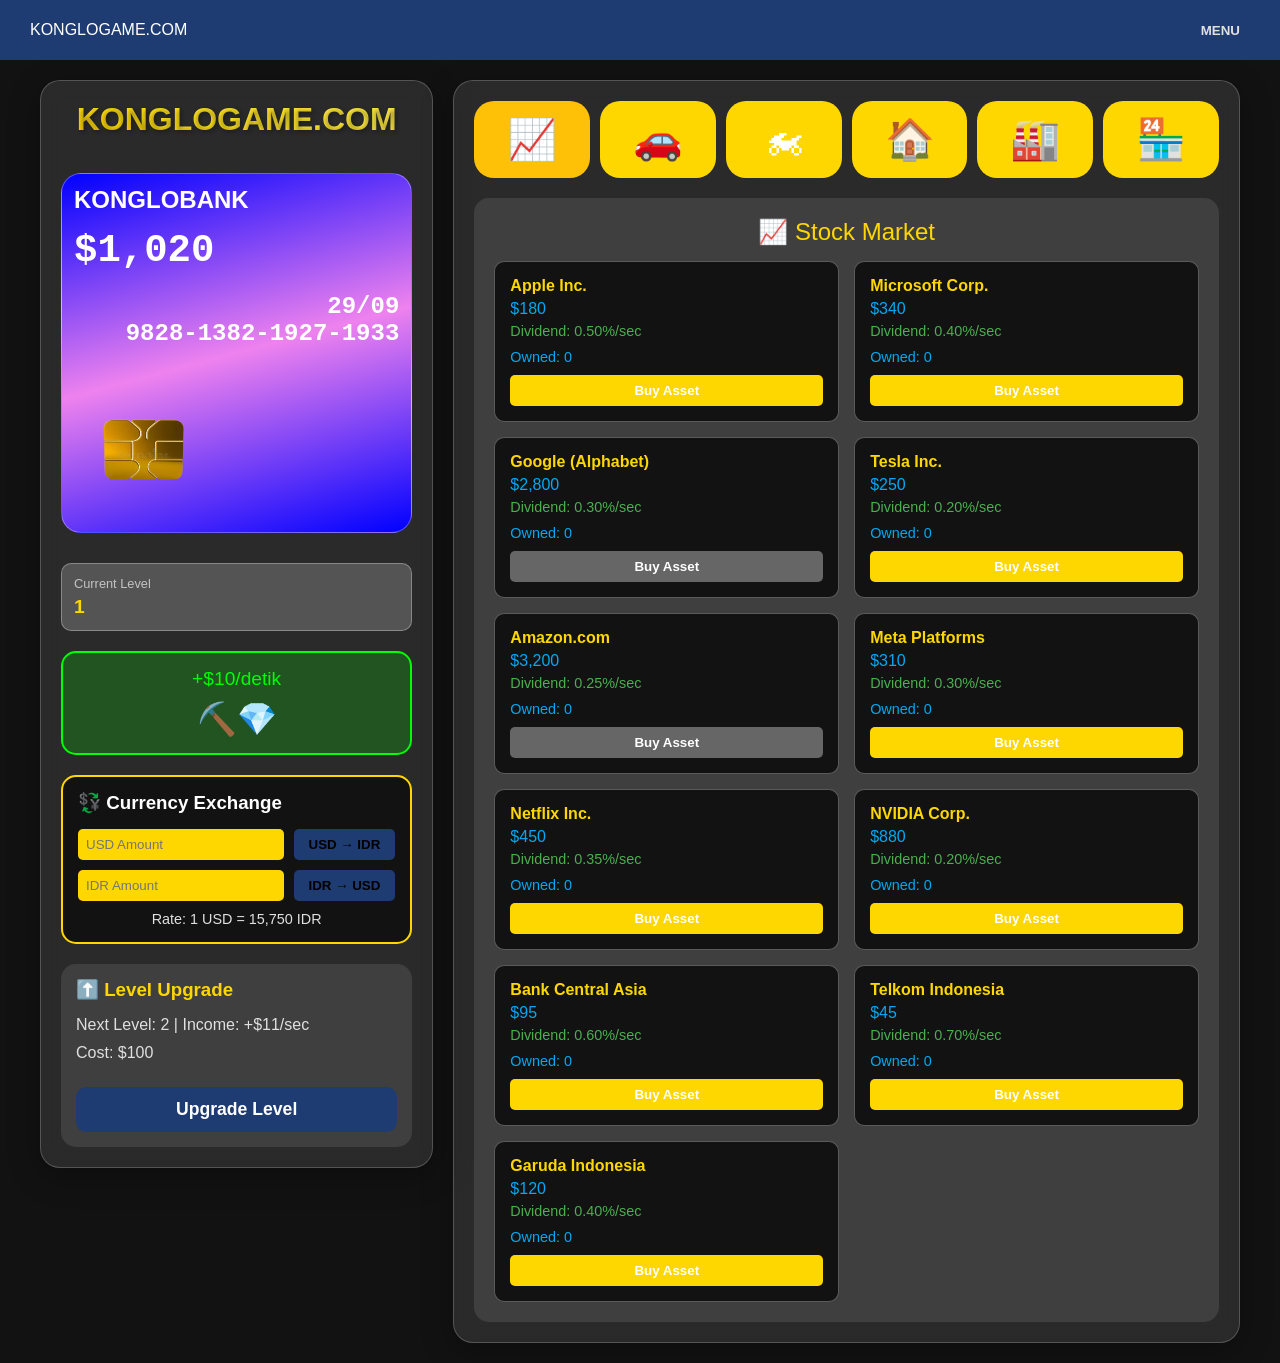
==== index.html @ 744280b7 "Rename Miningdollar.html to index.html" ====
<!doctype html>
<html lang="id">
    <head>
        <meta charset="UTF-8" />
        <meta name="viewport" content="width=device-width, initial-scale=1.0" />
        <title>Dollar Mining & Investment Game</title>
        <link
            rel="stylesheet"
            href="Miningstyle.css"
            type="text/css"
            media="all"
        />
    </head>
    <body>
        <div class="navbar">
            <div class="logo">KONGLOGAME.COM</div>
            <button class="stats-btn" onclick="toggleStats()">MENU</button>
        </div>

        <div id="statsPanel" class="stats-panel">
            <h2>📊 Game Statistics</h2>
            <p>Total Bunga Tabungan: <span id="statsSavings">Rp 0</span></p>
            <p>Total Stock Dividends: <span id="statsStock">$0</span></p>
            <p>Total Business Income: <span id="statsBusiness">$0</span></p>
            <h2>💳 Other Wallet</h2>
            <div class="other-Wallet">
                <div class="wallet">
                    <div class="wallet-label">🏦 Savings Account</div>
                    <div class="wallet-value-saving" id="savingsAccount">
                        Rp 0
                    </div>
                    <div style="margin-top: 10px">
                        <input
                            type="number"
                            id="savingsTransferAmount"
                            placeholder="Jumlah transfer"
                            style="
                                width: 100%;
                                padding: 5px;
                                border-radius: 5px;
                                border: none;
                            "
                        />
                        <button
                            onclick="transferSavingsToRupiah()"
                            style="
                                margin-top: 5px;
                                width: 100%;
                                padding: 8px;
                                border: none;
                                border-radius: 5px;
                                background: #ffd700;
                                color: #000;
                                font-weight: bold;
                                cursor: pointer;
                            "
                        >
                            Transfer ke Rupiah Wallet
                        </button>
                    </div>
                </div>
                <div class="wallet">
                    <div class="wallet-label">🇮🇩 Rupiah Wallet</div>
                    <div class="wallet-value-saving" id="rupiahWallet">
                        Rp 0
                    </div>
                </div>
                <div class="wallet">
                    <div class="wallet-label">📈 Stock Dividends</div>
                    <div class="wallet-value-saving" id="stockDividends">
                        $0
                    </div>
                </div>
                <div class="wallet">
                    <div class="wallet-label">🏭 Business Income</div>
                    <div class="wallet-value-saving" id="businessIncome">
                        $0
                    </div>
                </div>
            </div>
        </div>

        <div class="game-container">
            <div class="left-panel panel">
                <h1 class="title">KONGLOGAME.COM</h1>

                <div class="wallets">
                    <div class="wallet-main">
                        <div class="wallet-label-main">KONGLOBANK</div>
                        <div class="wallet-value-main" id="mainWallet">$ 0</div>
                        <h3 class="code-ex">29/09<br />9828-1382-1927-1933</h3>
                        <img
                            src="assets/images/cards/chip.png"
                            alt="chip"
                            class="chip-card"
                        />
                    </div>
                    <div class="wallet">
                        <div class="wallet-label">Current Level</div>
                        <div class="wallet-value" id="currentLevel">1</div>
                    </div>
                </div>

                <div class="mining-display">
                    <div
                        style="
                            font-size: 1.2em;
                            color: #00ff00;
                            margin-bottom: 10px;
                        "
                        id="incomeRate"
                    >
                        +$10/detik
                    </div>
                    <div style="font-size: 2em">⛏️💎</div>
                </div>

                <div class="currency-converter">
                    <h3 style="margin-bottom: 15px; color: white">
                        💱 Currency Exchange
                    </h3>
                    <div class="converter-row">
                        <input
                            type="number"
                            class="converter-input"
                            id="usdAmount"
                            placeholder="USD Amount"
                        />
                        <button
                            class="converter-btn"
                            onclick="convertToRupiah()"
                        >
                            USD → IDR
                        </button>
                    </div>
                    <div class="converter-row">
                        <input
                            type="number"
                            class="converter-input"
                            id="idrAmount"
                            placeholder="IDR Amount"
                        />
                        <button class="converter-btn" onclick="convertToUSD()">
                            IDR → USD
                        </button>
                    </div>
                    <div
                        style="
                            text-align: center;
                            margin-top: 10px;
                            font-size: 0.9em;
                        "
                    >
                        Rate: 1 USD = 15,750 IDR
                    </div>
                </div>

                <div class="upgrade-section">
                    <h3 style="margin-bottom: 15px; color: #ffd700">
                        ⬆️ Level Upgrade
                    </h3>
                    <div style="margin-bottom: 10px">
                        Next Level: <span id="nextLevel">2</span> | Income:
                        +$<span id="nextIncome">11</span>/sec
                    </div>
                    <div style="margin-bottom: 15px">
                        Cost: $<span id="upgradeCost">100</span>
                    </div>
                    <button
                        class="upgrade-btn"
                        id="upgradeBtn"
                        onclick="upgradeLevel()"
                    >
                        Upgrade Level
                    </button>
                </div>
            </div>

            <div class="panel">
                <div class="tab-buttons">
                    <button class="tab-btn active" onclick="showTab('stocks')">
                        📈
                    </button>
                    <button class="tab-btn" onclick="showTab('vehicles')">
                        🚗
                    </button>
                    <button class="tab-btn" onclick="showTab('motorcycle')">
                        🏍
                    </button>
                    <button class="tab-btn" onclick="showTab('realestate')">
                        🏠
                    </button>
                    <button class="tab-btn" onclick="showTab('industry')">
                        🏭
                    </button>
                    <button class="tab-btn" onclick="showTab('business')">
                        🏪
                    </button>
                </div>

                <div id="stocks" class="tab-content active">
                    <div class="asset-category">
                        <div class="category-title">📈 Stock Market</div>
                        <div class="asset-grid" id="stocksGrid"></div>
                    </div>
                </div>

                <div id="vehicles" class="tab-content">
                    <div class="asset-category">
                        <div class="category-title">🚗 Luxury Vehicles</div>
                        <div class="asset-grid" id="vehiclesGrid"></div>
                    </div>
                </div>

                <div id="motorcycle" class="tab-content">
                    <div class="asset-category">
                        <div class="category-title">
                            🏍️ Motorcycle Collection
                        </div>
                        <div class="asset-grid" id="motorcycleGrid"></div>
                    </div>
                </div>

                <div id="realestate" class="tab-content">
                    <div class="asset-category">
                        <div class="category-title">
                            🏠 Real Estate Portfolio
                        </div>
                        <div class="asset-grid" id="realestateGrid"></div>
                    </div>
                </div>

                <div id="industry" class="tab-content">
                    <div class="asset-category">
                        <div class="category-title">🏭 Industrial Empire</div>
                        <div class="asset-grid" id="industryGrid"></div>
                    </div>
                </div>

                <div id="business" class="tab-content">
                    <div class="asset-category">
                        <div class="category-title">
                            🏪 Small Business Ventures
                        </div>
                        <div class="asset-grid" id="businessGrid"></div>
                    </div>
                </div>
            </div>
        </div>
        <script src="Mininglogic.js"></script>
    </body>
</html>
---- Miningstyle.css ----
:root {
    /* 🌗 Background */
    --bg-main: #121212; /* background utama */
    --bg-panel: #1e1e2e; /* background panel/kotak */
    --bg-navbar: #1e3c72; /* background navbar */

    /* 🎨 Button */
    --btn-primary: #ffd700; /* tombol utama → emas */
    --btn-secondary: #1e3c72; /* tombol sekunder → biru tua */
    --btn-hover: #ffc107; /* efek hover tombol → kuning */

    /* 📝 Text */
    --text-main: #e0e0e0; /* teks utama */
    --text-heading: #ffffff; /* heading/judul */
    --text-muted: #aaaaaa; /* teks abu-abu lembut */

    /* ✅ Feedback */
    --color-success: #4caf50; /* hijau → berhasil */
    --color-warning: #ffc107; /* kuning → hati-hati */
    --color-error: #f44336; /* merah → error/gagal */
    --color-info: #03a9f4; /* biru muda → info */

    /* ✨ Accent */
    --accent: #00ff00; /* hijau neon → income/angka positif */
}

* {
    margin: 0;
    padding: 0;
    box-sizing: border-box;
}

body {
    font-family: "Arial", sans-serif;
    background: var(--bg-main);
    min-height: 100vh;
    color: var(--text-main);
    padding: 20px;
}

.navbar {
    position: fixed;
    top: 0;
    left: 0;
    width: 100%;
    height: 60px;
    background: var(--bg-navbar);
    color: white;
    padding: 10px 30px;
    display: flex;
    justify-content: space-between;
    align-items: center;
    z-index: 1000;
}

.stats-btn {
    background: var(--btn-secondary);
    padding: 10px;
    border-radius: 5px;
    border-style: none;
    cursor: pointer;
    font-weight: bold;
    color: var(--text-main);
    transition-duration: 0.3s;
}

.stats-btn:hover {
    background: var(--btn-hover);
    padding: 12px;
    border-radius: 6px;
    color: var(--text-muted);
}

.stats-panel {
    position: fixed;
    top: 0;
    left: -300px; /* sembunyi default */
    width: 300px;
    height: 100%;
    background: var(--bg-panel);
    color: var(--text-main);
    padding: 20px;
    transition: left 0.3s ease;
    z-index: 1100;
}
.stats-panel.active {
    left: 0; /* muncul dari kiri */
}

.stats-panel h2 {
    font-size: 1.3em;
    margin-bottom: 15px;
    border-bottom: 2px solid #ffd700;
    padding-bottom: 8px;
}

.stats-panel p {
    font-size: 0.95em;
    margin: 10px 0;
    padding: 8px 12px;
    background: rgba(255, 255, 255, 0.1);
    border-radius: 8px;
    line-height: 1.4;
}

.other-Wallet {
    gap: 20px;
}

.game-container {
    max-width: 1200px;
    margin: 0 auto;
    display: grid;
    grid-template-columns: 1fr;
    gap: 20px;
    margin-top: 60px;
}

.panel {
    background: rgba(255, 255, 255, 0.1);
    backdrop-filter: blur(10px);
    max-width: 1200px;
    border-radius: 20px;
    padding: 20px;
    box-shadow: 0 8px 32px rgba(0, 0, 0, 0.3);
    border: 1px solid rgba(255, 255, 255, 0.2);
}

.left-panel {
    height: fit-content;
}

.title {
    font-size: 2em;
    margin-bottom: 20px;
    text-shadow: 2px 2px 4px rgba(0, 0, 0, 0.3);
    background: linear-gradient(45deg, #ffd700, #ffed4a);
    -webkit-background-clip: text;
    -webkit-text-fill-color: transparent;
    background-clip: text;
    text-align: center;
}

.wallets {
    display: grid;
    gap: 15px;
    margin-bottom: 20px;
}

.wallet {
    background: rgba(255, 255, 255, 0.2);
    padding: 12px;
    margin-top: 15px;
    border-radius: 10px;
    border: 1px solid rgba(255, 255, 255, 0.3);
}

.wallet-main {
    background: linear-gradient(165deg, blue 0%, violet 50%, blue 100%);
    padding: 12px;
    width: 100%;
    height: 360px;
    margin-top: 15px;
    border-radius: 20px;
    border: 1px solid rgba(255, 255, 255, 0.3);
}

.wallet-label {
    font-size: 0.8em;
    opacity: 0.8;
    margin-bottom: 5px;
}

.wallet-value {
    font-size: 1.2em;
    font-weight: bold;
    color: #ffd700;
}

.wallet-label-main {
    font-size: 1.5em;
    color: white;
    font-weight: bold;
}

.wallet-value-main {
    font-size: 3em;
    font-weight: bolder;
    color: white;
    font-family: Monospace;
    margin-top: 15px;
}

.code-ex {
    margin-top: 20px;
    text-align: right;
    color: white;
    padding: 0;
    font-family: Consolas, Courier;
    font-size: 1.5em;
}

.chip-card {
    width: 140px;
    align-items: left;
    margin-top: 50px;
}

.wallet-value-saving {
    font-size: 1rem;
    color: white;
    font-weight: bolder;
}

.mining-display {
    background: rgba(0, 255, 0, 0.2);
    padding: 15px;
    border-radius: 15px;
    margin-bottom: 20px;
    border: 2px solid #00ff00;
    text-align: center;
    animation: pulse 2s infinite;
}

@keyframes pulse {
    0% {
        box-shadow: 0 0 10px rgba(0, 255, 0, 0.3);
    }
    50% {
        box-shadow: 0 0 20px rgba(0, 255, 0, 0.6);
    }
    100% {
        box-shadow: 0 0 10px rgba(0, 255, 0, 0.3);
    }
}

.currency-converter {
    background: var(--bg-main);
    padding: 15px;
    border-radius: 15px;
    margin-bottom: 20px;
    border: 2px solid #ffd700;
}

.converter-row {
    display: flex;
    align-items: center;
    gap: 10px;
    margin-bottom: 10px;
}

.converter-input {
    flex: 1;
    padding: 8px;
    border-radius: 5px;
    border: none;
    background: var(--btn-primary);
    color: var(--text-main);
}

.converter-btn {
    padding: 8px 15px;
    border-radius: 5px;
    border: none;
    background: var(--btn-secondary);
    color: #000;
    cursor: pointer;
    font-weight: bold;
}

.upgrade-section {
    background: rgba(255, 255, 255, 0.1);
    padding: 15px;
    border-radius: 15px;
}

.assets-section {
    display: grid;
    gap: 20px;
}

.asset-category {
    background: rgba(255, 255, 255, 0.1);
    border-radius: 15px;
    padding: 20px;
}

.category-title {
    font-size: 1.5em;
    margin-bottom: 15px;
    color: #ffd700;
    text-align: center;
}

.asset-grid {
    display: grid;
    grid-template-columns: repeat(auto-fit, minmax(250px, 1fr));
    gap: 15px;
}

.asset-item {
    background: var(--bg-main);
    padding: 15px;
    border-radius: 10px;
    border: 1px solid rgba(255, 255, 255, 0.3);
}

.asset-image {
    width: 100%;
    height: 150px;
    object-fit: contain;
    border-radius: 8px;
    margin-bottom: 10px;
}

#realestateGrid .asset-image {
    object-fit: cover;
    height: 200px;
}

#businessGrid .asset-image {
    object-fit: cover;
    height: 200px;
}

#industryGrid .asset-image {
    object-fit: cover;
    height: 200px;
}

.asset-name {
    font-weight: bold;
    color: #ffd700;
    margin-bottom: 5px;
}

.asset-price {
    color: var(--color-info);
    margin-bottom: 5px;
}

.asset-income {
    color: var(--color-success);
    font-size: 0.9em;
    margin-bottom: 10px;
}

.asset-owned {
    color: var(--color-info);
    font-size: 0.9em;
    margin-bottom: 10px;
}

.buy-btn {
    width: 100%;
    padding: 8px;
    border: none;
    border-radius: 5px;
    background: var(--btn-primary);
    color: white;
    cursor: pointer;
    font-weight: bold;
    transition: all 0.3s ease;
}

.buy-btn:hover:not(:disabled) {
    background: var(--btn-hover);
    transform: translateY(-2px);
}

.buy-btn:disabled {
    background: #666;
    cursor: not-allowed;
    transform: none;
}

.upgrade-btn {
    width: 100%;
    padding: 12px;
    border: none;
    border-radius: 10px;
    background: var(--btn-secondary);
    color: white;
    cursor: pointer;
    font-weight: bold;
    font-size: 1.1em;
    margin-top: 10px;
}

.tab-buttons {
    display: flex;
    gap: 10px;
    margin-bottom: 20px;
}

.tab-btn {
    flex: 1;
    padding: 15px;
    border: none;
    border-radius: 20px;
    background: var(--btn-primary);
    color: white;
    font-size: 40px;
    cursor: pointer;
    transition: all 0.3s ease;
}

.tab-btn.active {
    background: var(--btn-hover);
    color: #000;
}

.tab-content {
    display: none;
}

.tab-content.active {
    display: block;
}

.tax-info {
    font-size: 0.8em;
    color: var(--color-error);
    margin-top: 5px;
}

@media (max-width: 768px) {
    .game-container {
        grid-template-columns: 1fr;
    }

    .asset-grid {
        grid-template-columns: 1fr;
    }
}

@media (min-width: 1024px) {
    .game-container {
        grid-template-columns: 1fr 2fr;
    }
}
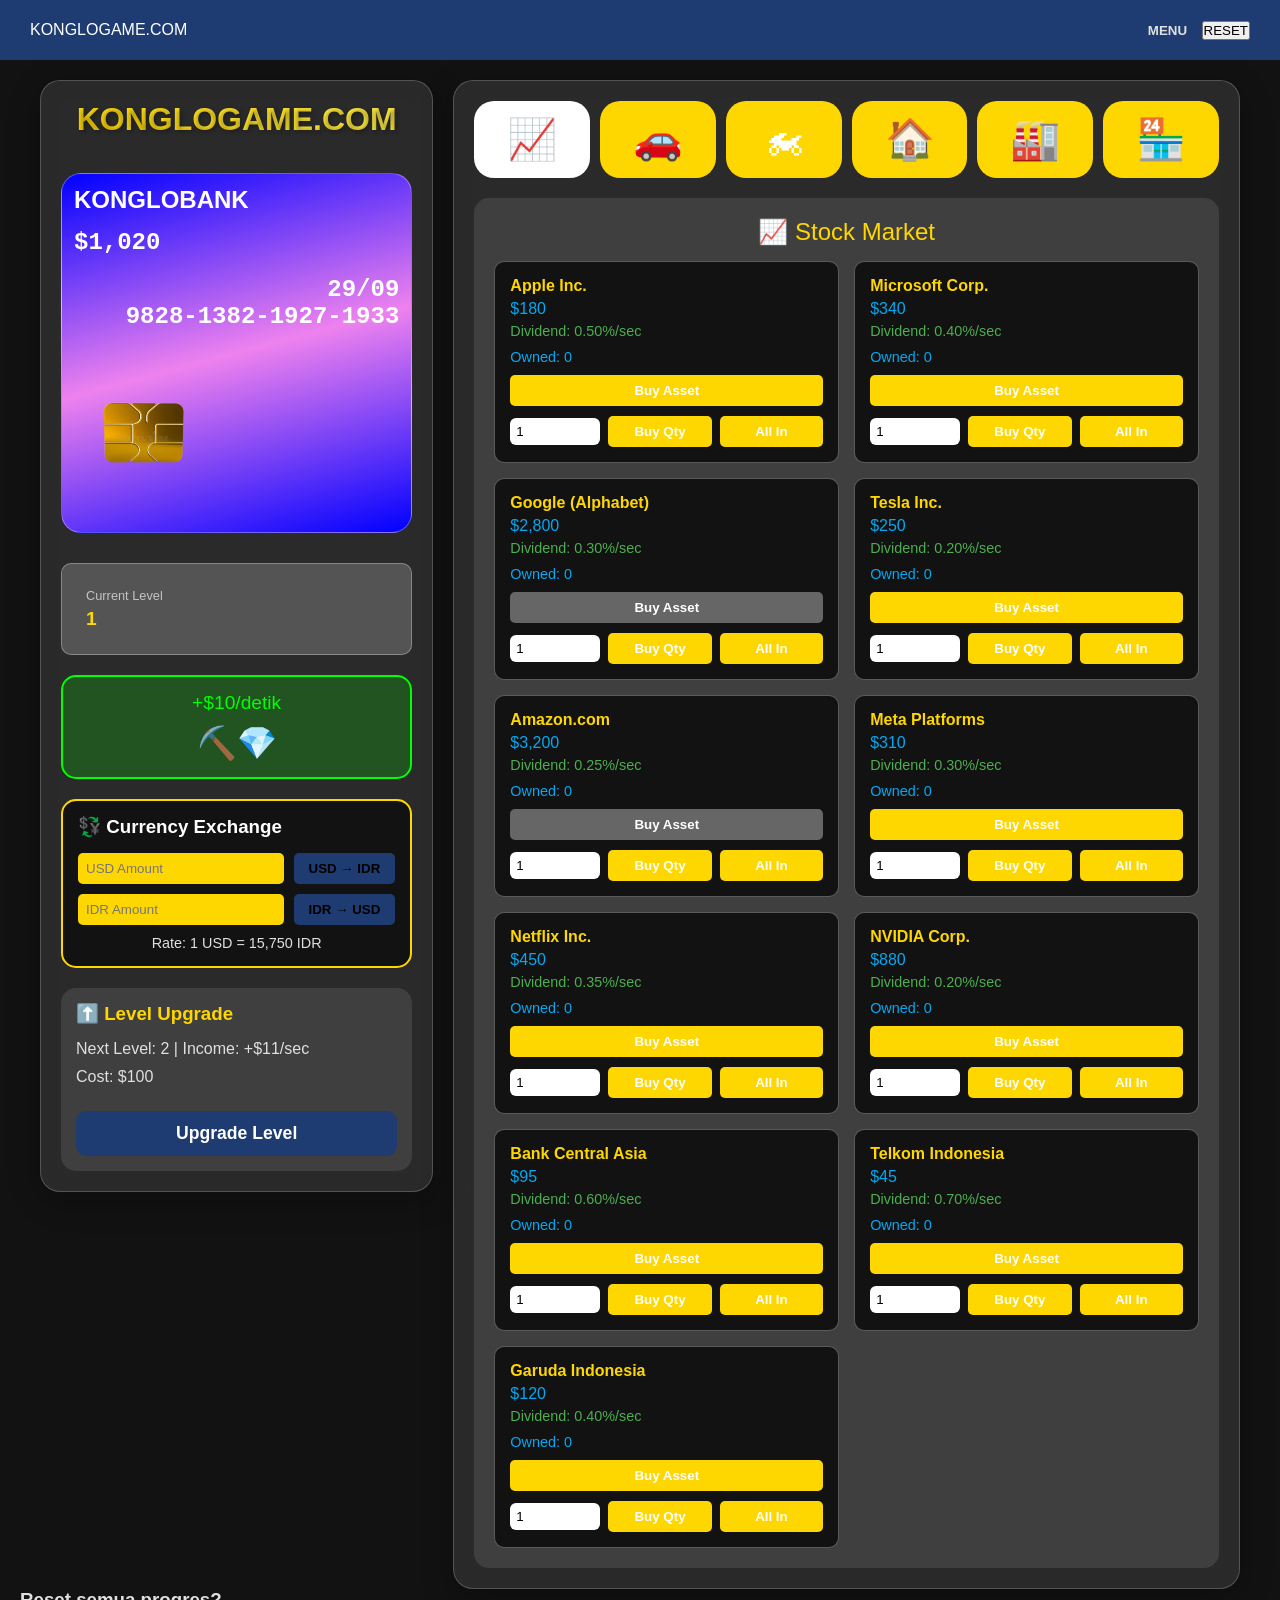
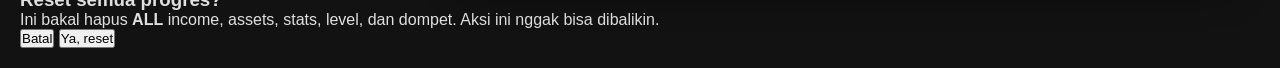
==== commit 8f74b8ec: "Update index.html" ====
--- a/index.html
+++ b/index.html
@@ -12,10 +12,15 @@
         />
     </head>
     <body>
-        <div class="navbar">
-            <div class="logo">KONGLOGAME.COM</div>
-            <button class="stats-btn" onclick="toggleStats()">MENU</button>
-        </div>
+                <div class="navbar">
+            <span>KONGLOGAME.COM</span>
+            <div class="nav-actions">
+                <button class="stats-btn" onclick="toggleStats()">MENU</button>
+                <button class="reset-btn" onclick="openResetModal()">
+                    RESET
+                </button>
+            </div>
+                </div>
 
         <div id="statsPanel" class="stats-panel">
             <h2>📊 Game Statistics</h2>
@@ -247,6 +252,23 @@
                 </div>
             </div>
         </div>
+        <div id="resetModal" class="modal" aria-hidden="true">
+            <div class="modal-content">
+                <h3>Reset semua progres?</h3>
+                <p>
+                    Ini bakal hapus <b>ALL</b> income, assets, stats, level, dan
+                    dompet. Aksi ini nggak bisa dibalikin.
+                </p>
+                <div class="modal-actions">
+                    <button class="btn-cancel" onclick="closeResetModal()">
+                        Batal
+                    </button>
+                    <button class="btn-danger" onclick="confirmReset()">
+                        Ya, reset
+                    </button>
+                </div>
+            </div>
+        </div>
         <script src="Mininglogic.js"></script>
     </body>
 </html>
--- a/Miningstyle.css
+++ b/Miningstyle.css
@@ -36,6 +36,7 @@
     min-height: 100vh;
     color: var(--text-main);
     padding: 20px;
+    overflow-x: hidden;
 }
 
 .navbar {
@@ -74,12 +75,12 @@
 .stats-panel {
     position: fixed;
     top: 0;
-    left: -300px; /* sembunyi default */
-    width: 300px;
+    left: -650px; /* sembunyi default */
+    width: 650px;
     height: 100%;
     background: var(--bg-panel);
     color: var(--text-main);
-    padding: 20px;
+    padding: 40px;
     transition: left 0.3s ease;
     z-index: 1100;
 }
@@ -149,7 +150,7 @@
 
 .wallet {
     background: rgba(255, 255, 255, 0.2);
-    padding: 12px;
+    padding: 24px;
     margin-top: 15px;
     border-radius: 10px;
     border: 1px solid rgba(255, 255, 255, 0.3);
@@ -184,11 +185,12 @@
 }
 
 .wallet-value-main {
-    font-size: 3em;
     font-weight: bolder;
     color: white;
     font-family: Monospace;
     margin-top: 15px;
+    text-align: left;
+    font-size: 1.5rem;
 }
 
 .code-ex {
@@ -209,7 +211,7 @@
 .wallet-value-saving {
     font-size: 1rem;
     color: white;
-    font-weight: bolder;
+    font-weight: bold;
 }
 
 .mining-display {
@@ -255,7 +257,7 @@
     border-radius: 5px;
     border: none;
     background: var(--btn-primary);
-    color: var(--text-main);
+    color: black;
 }
 
 .converter-btn {
@@ -406,7 +408,7 @@
 }
 
 .tab-btn.active {
-    background: var(--btn-hover);
+    background: white;
     color: #000;
 }
 
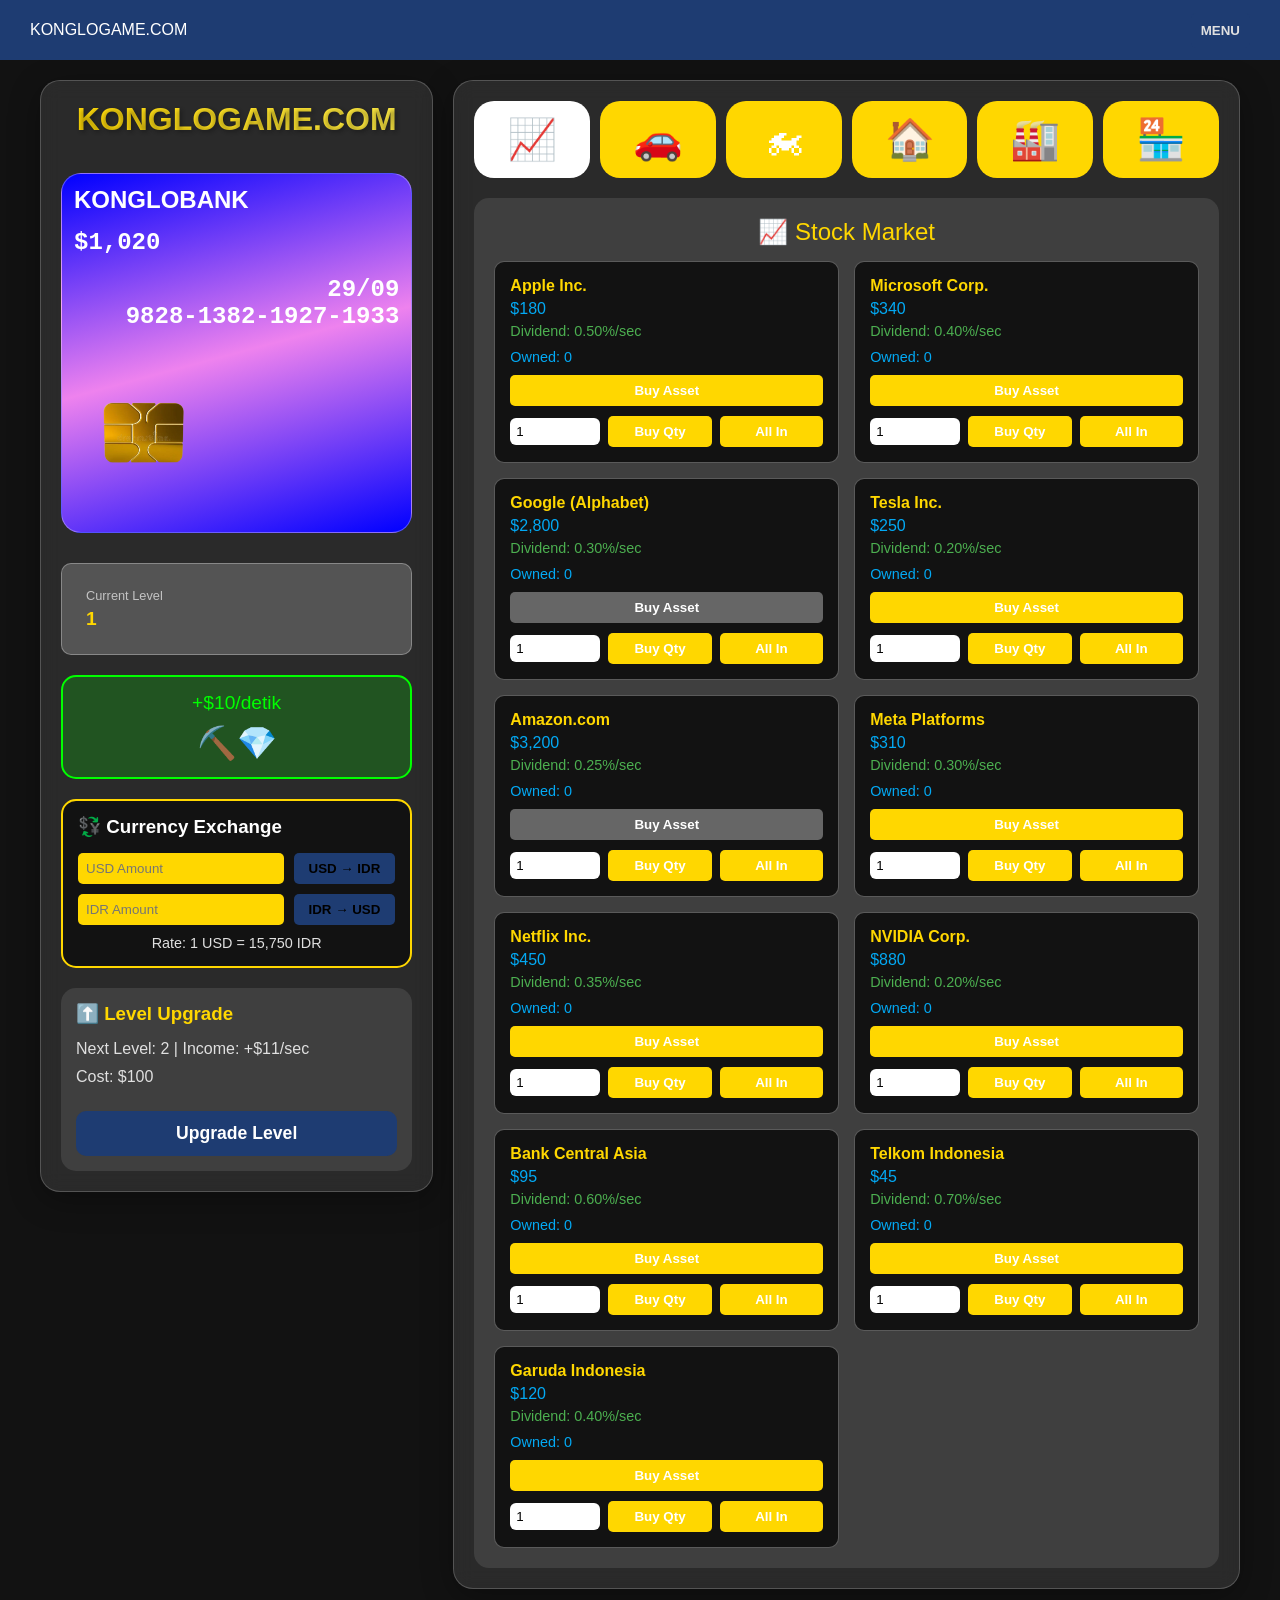
==== commit 2d1b2574: "Update index.html" ====
--- a/index.html
+++ b/index.html
@@ -16,9 +16,6 @@
             <span>KONGLOGAME.COM</span>
             <div class="nav-actions">
                 <button class="stats-btn" onclick="toggleStats()">MENU</button>
-                <button class="reset-btn" onclick="openResetModal()">
-                    RESET
-                </button>
             </div>
                 </div>
 
@@ -82,6 +79,9 @@
                         $0
                     </div>
                 </div>
+                <button class="reset-btn" onclick="openResetModal()">
+                    RESET
+                </button>
             </div>
         </div>
 
--- a/Miningstyle.css
+++ b/Miningstyle.css
@@ -75,8 +75,8 @@
 .stats-panel {
     position: fixed;
     top: 0;
-    left: -650px; /* sembunyi default */
-    width: 650px;
+    left: -400px; /* sembunyi default */
+    width: 400px;
     height: 100%;
     background: var(--bg-panel);
     color: var(--text-main);
@@ -106,6 +106,80 @@
 
 .other-Wallet {
     gap: 20px;
+}
+
+.reset-btn {
+    background: var(--btn-secondary);
+    padding: 10px;
+    border-radius: 5px;
+    border-style: none;
+    cursor: pointer;
+    font-weight: bold;
+    color: var(--text-main);
+    transition-duration: 0.3s;
+}
+.reset-btn:hover {
+    background: var(--btn-hover);
+    padding: 12px;
+    border-radius: 6px;
+    color: var(--text-muted);
+}
+
+/* Modal overlay */
+.modal {
+    position: fixed;
+    inset: 0;
+    background: rgba(0, 0, 0, 0.6);
+    display: none; /* default hidden */
+    align-items: center;
+    justify-content: center;
+    z-index: 2000;
+}
+.modal.show {
+    display: flex;
+}
+
+.modal-content {
+    width: min(92vw, 420px);
+    background: var(--bg-panel);
+    color: var(--text-main);
+    border-radius: 16px;
+    padding: 18px;
+    border: 1px solid rgba(255, 255, 255, 0.15);
+    box-shadow: 0 12px 40px rgba(0, 0, 0, 0.5);
+}
+
+.modal-content h3 {
+    color: var(--text-heading);
+    margin-bottom: 8px;
+}
+
+.modal-actions {
+    display: flex;
+    gap: 10px;
+    margin-top: 16px;
+}
+
+.btn-cancel,
+.btn-danger {
+    flex: 1;
+    padding: 10px 12px;
+    border: none;
+    border-radius: 10px;
+    font-weight: 700;
+    cursor: pointer;
+}
+.btn-cancel {
+    background: var(--btn-secondary);
+    color: #fff;
+}
+.btn-danger {
+    background: var(--color-error);
+    color: #fff;
+}
+.btn-cancel:hover,
+.btn-danger:hover {
+    opacity: 0.9;
 }
 
 .game-container {
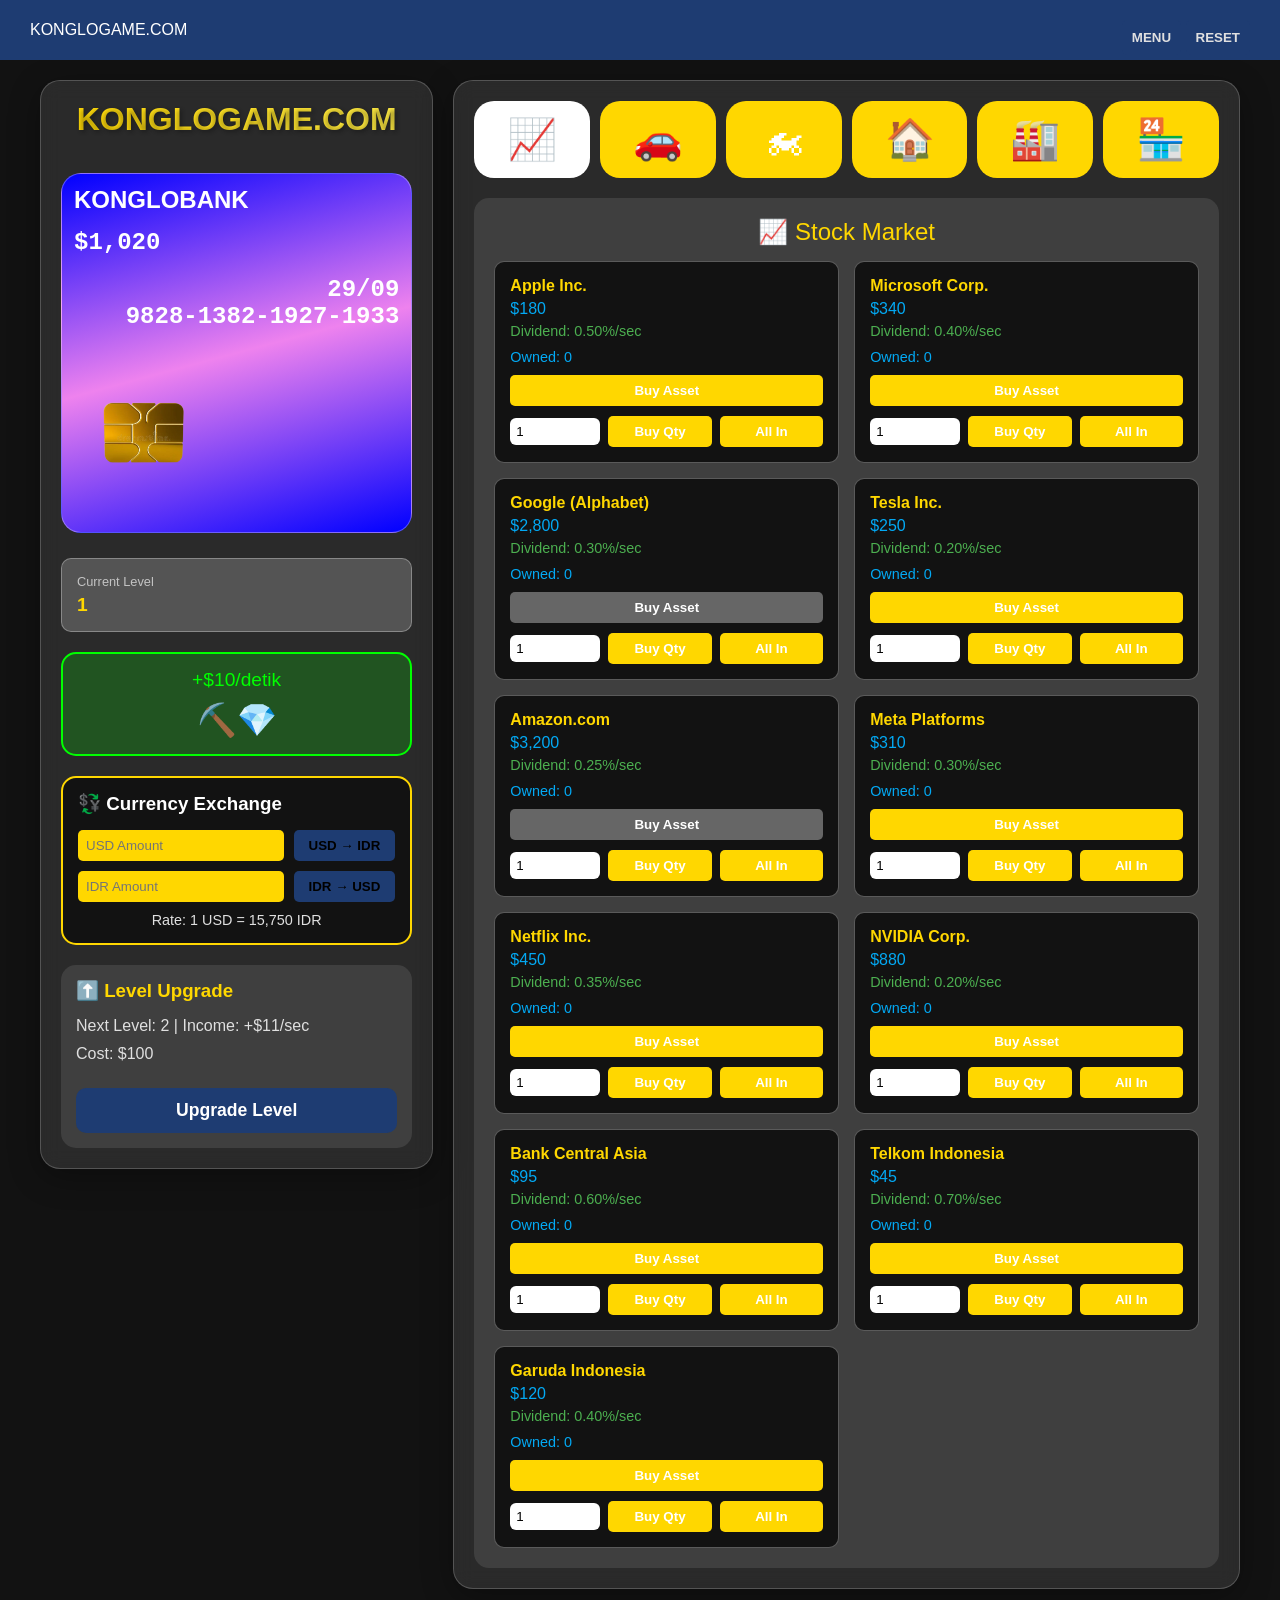
==== commit 0750f81a: "Update index.html" ====
--- a/index.html
+++ b/index.html
@@ -16,6 +16,9 @@
             <span>KONGLOGAME.COM</span>
             <div class="nav-actions">
                 <button class="stats-btn" onclick="toggleStats()">MENU</button>
+                  <button class="reset-btn" onclick="openResetModal()">
+                    RESET
+            </button>
             </div>
                 </div>
 
@@ -79,9 +82,6 @@
                         $0
                     </div>
                 </div>
-                <button class="reset-btn" onclick="openResetModal()">
-                    RESET
-                </button>
             </div>
         </div>
 
--- a/Miningstyle.css
+++ b/Miningstyle.css
@@ -117,6 +117,7 @@
     font-weight: bold;
     color: var(--text-main);
     transition-duration: 0.3s;
+    margin-top: 15px;
 }
 .reset-btn:hover {
     background: var(--btn-hover);
@@ -224,8 +225,8 @@
 
 .wallet {
     background: rgba(255, 255, 255, 0.2);
-    padding: 24px;
-    margin-top: 15px;
+    padding: 15px;
+    margin-top: 10px;
     border-radius: 10px;
     border: 1px solid rgba(255, 255, 255, 0.3);
 }
@@ -514,4 +515,8 @@
     .game-container {
         grid-template-columns: 1fr 2fr;
     }
-}
+    .stats-panel {
+        display: flex;
+        flex-wrap: wrap;
+    }
+}
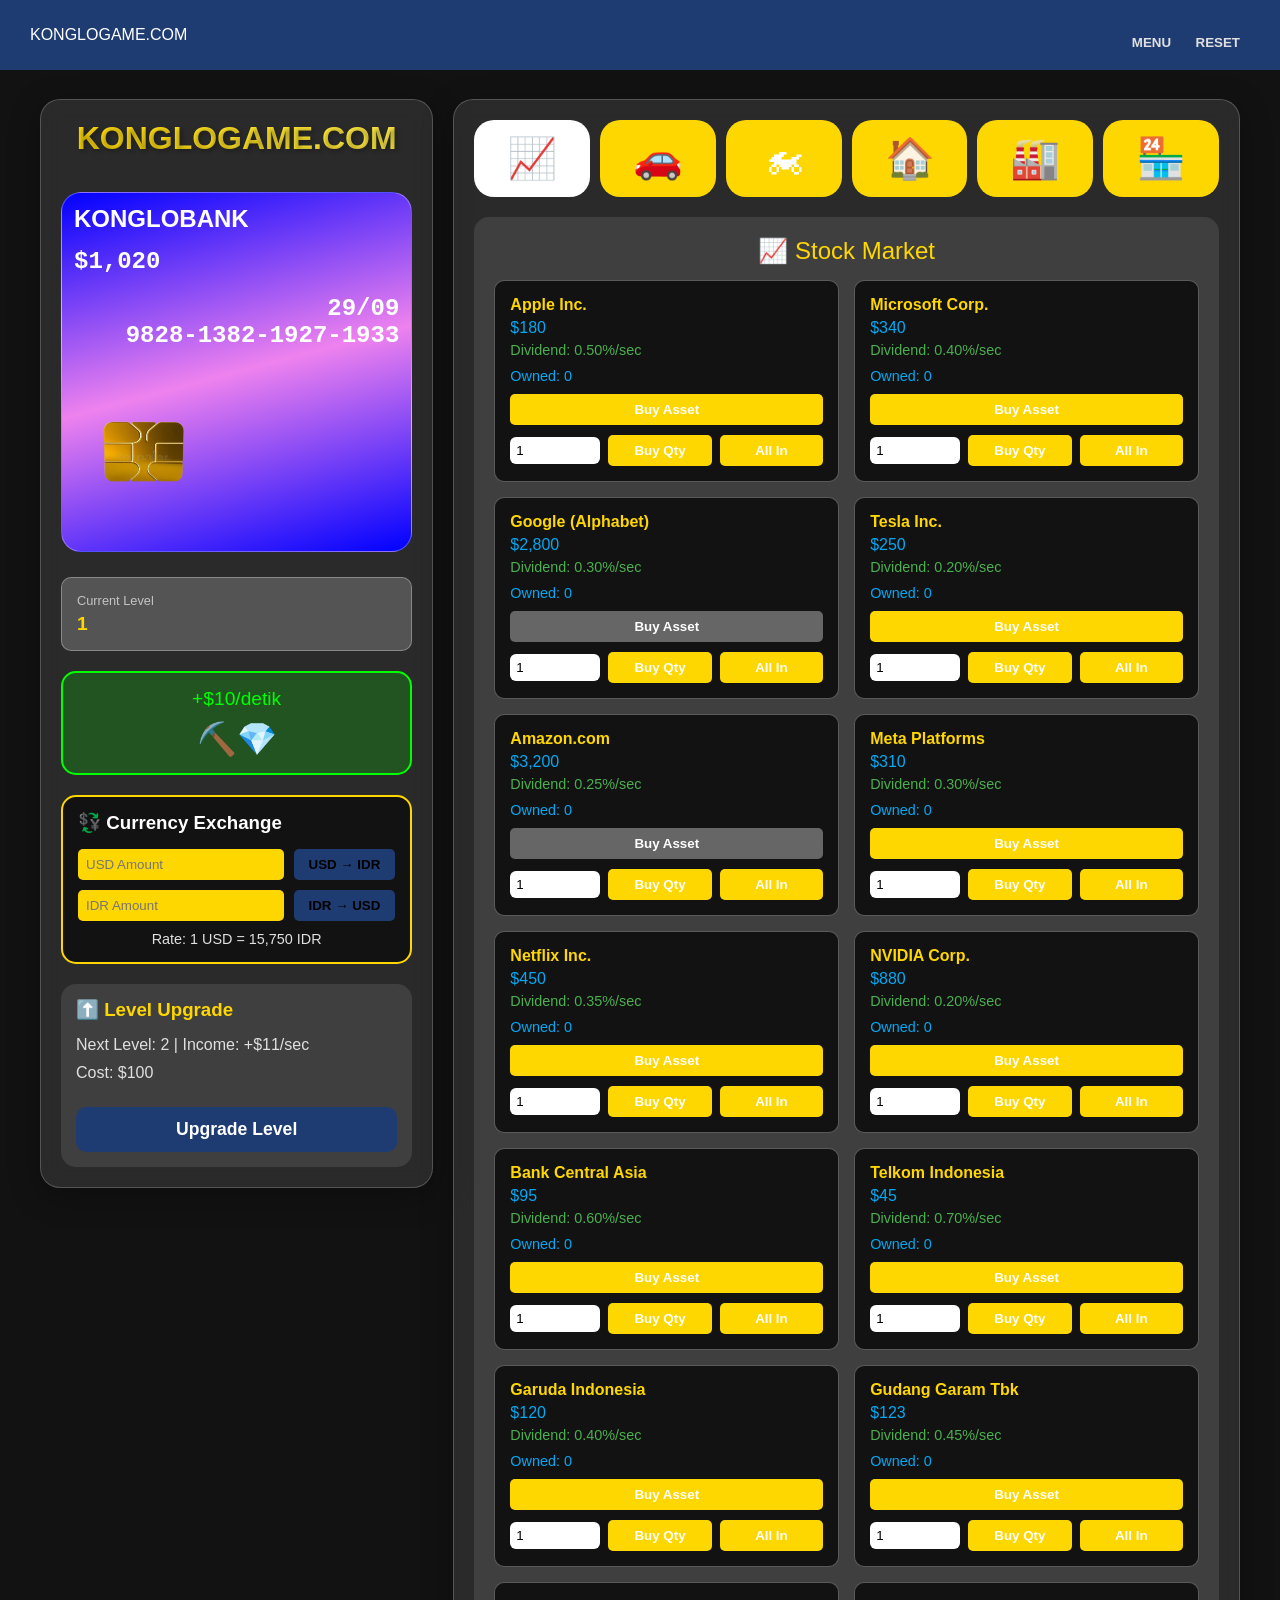
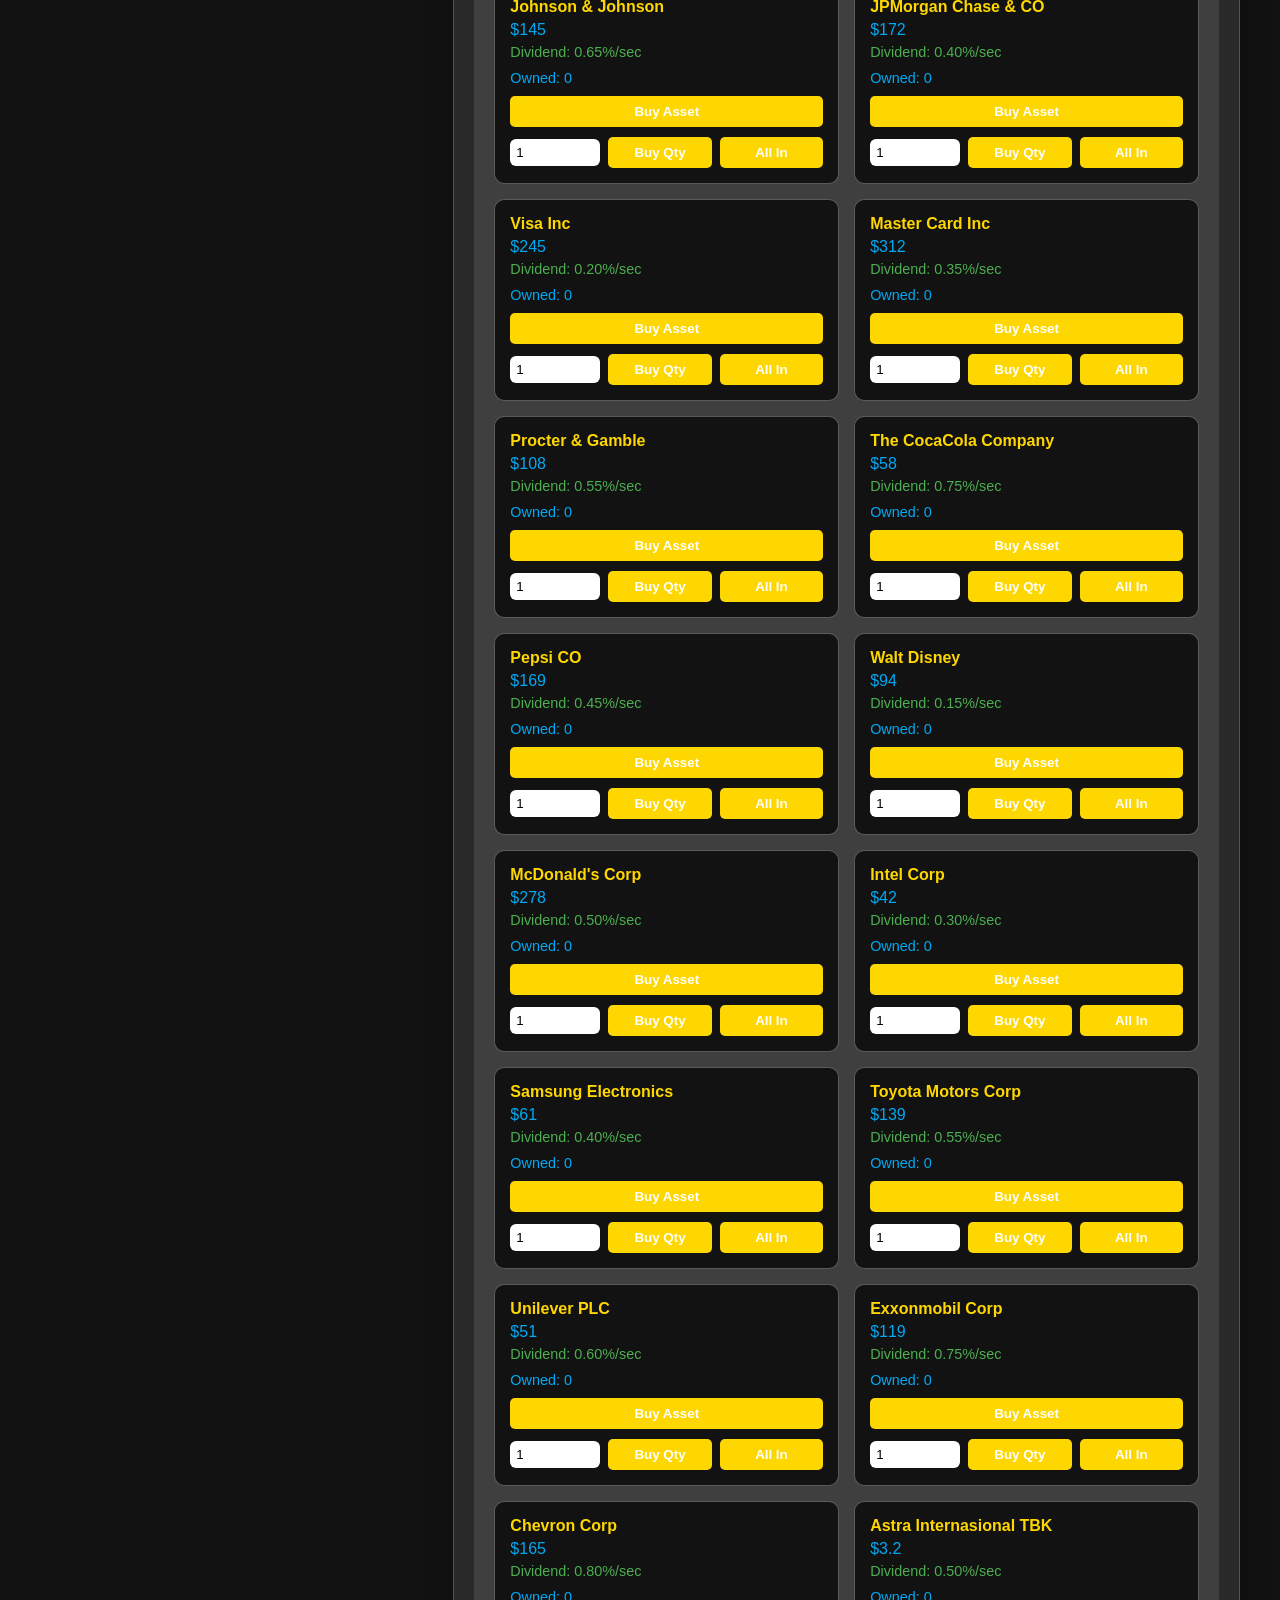
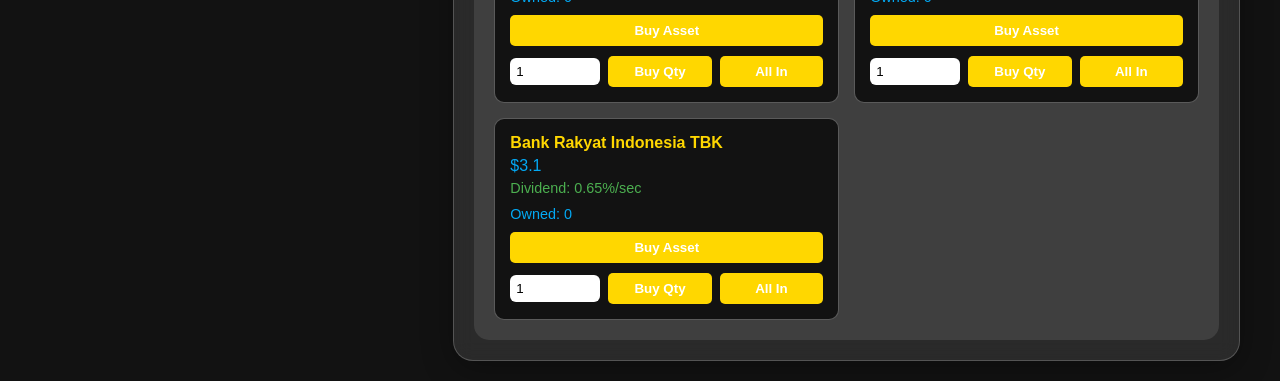
==== commit c5f57528: "Update index.html" ====
--- a/index.html
+++ b/index.html
@@ -22,6 +22,12 @@
             </div>
                 </div>
 
+        <!-- Floating Popup Wallet -->
+        <div id="floatingWallet">
+            <span>💰</span>
+            <span id="floatingWalletValue">$0</span>
+        </div>
+
         <div id="statsPanel" class="stats-panel">
             <h2>📊 Game Statistics</h2>
             <p>Total Bunga Tabungan: <span id="statsSavings">Rp 0</span></p>
--- a/Miningstyle.css
+++ b/Miningstyle.css
@@ -44,10 +44,10 @@
     top: 0;
     left: 0;
     width: 100%;
-    height: 60px;
+    height: 70px;
     background: var(--bg-navbar);
     color: white;
-    padding: 10px 30px;
+    padding: 23px 30px;
     display: flex;
     justify-content: space-between;
     align-items: center;
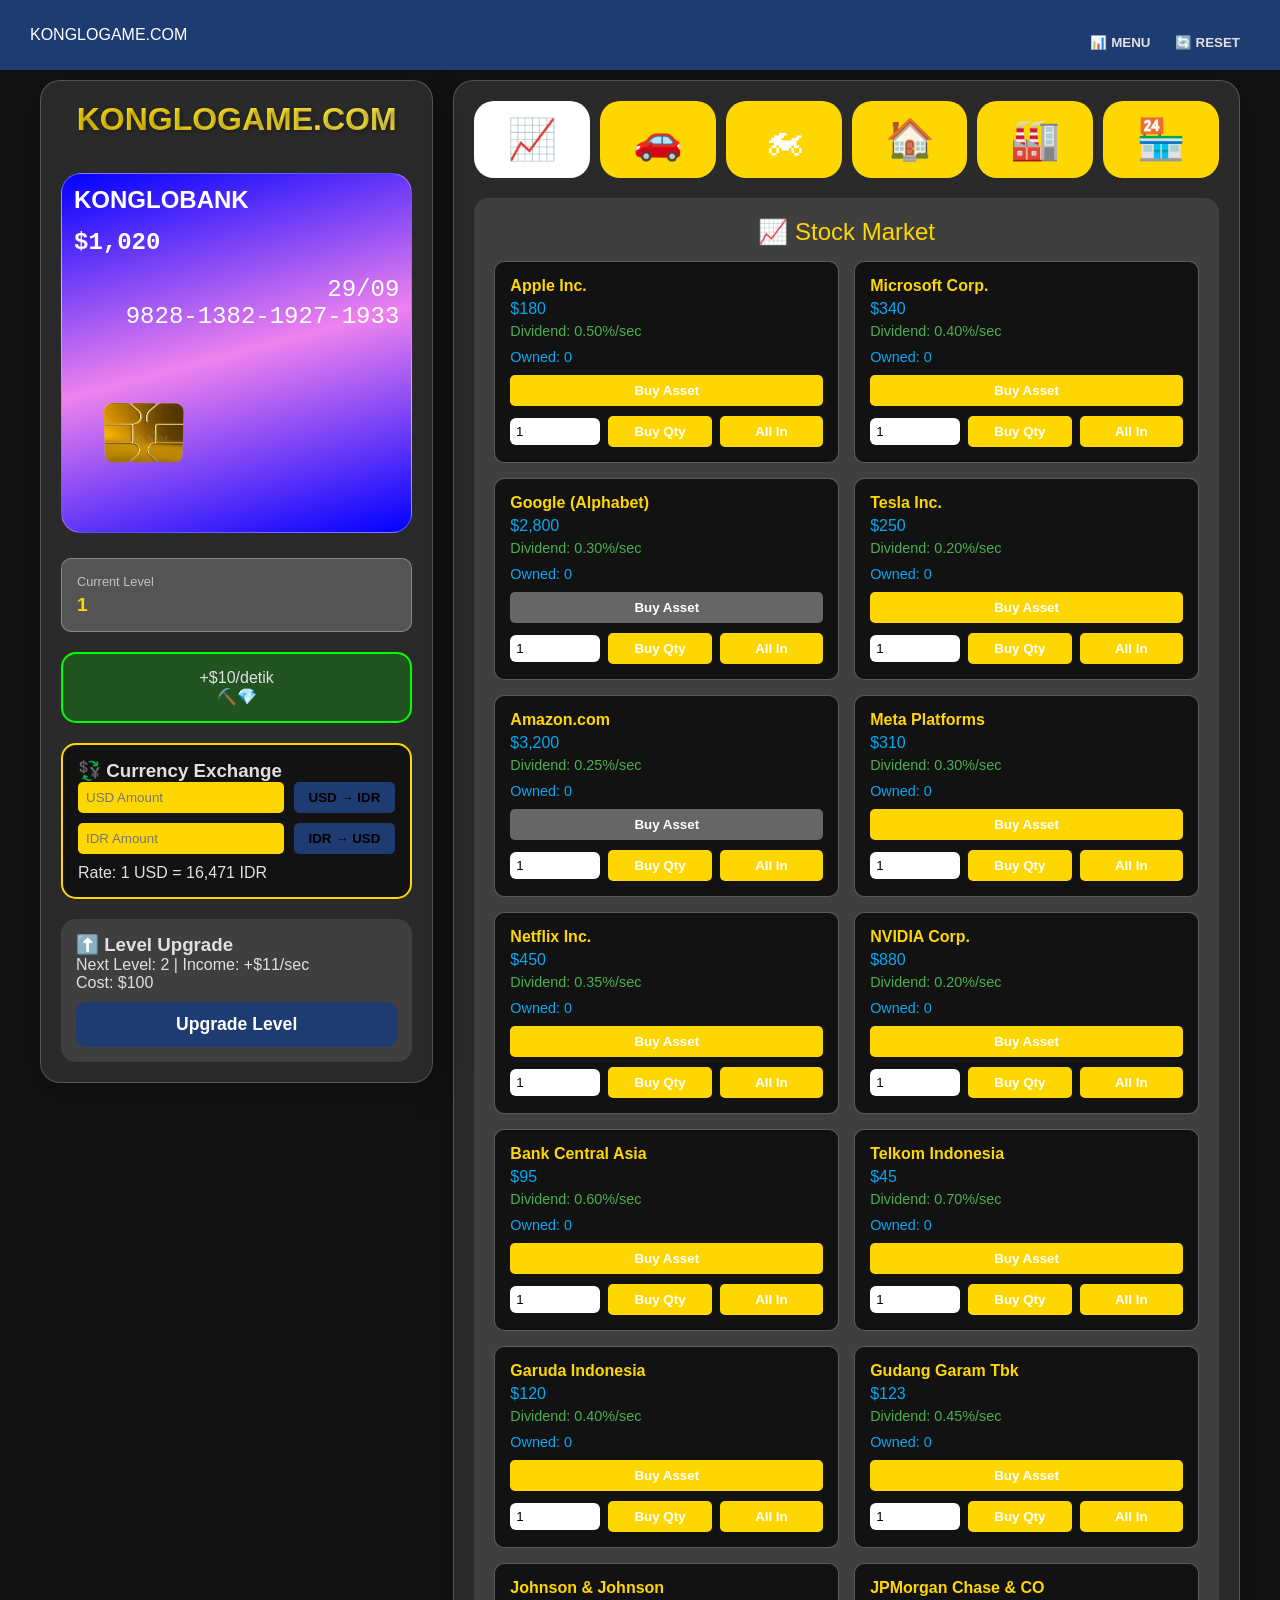
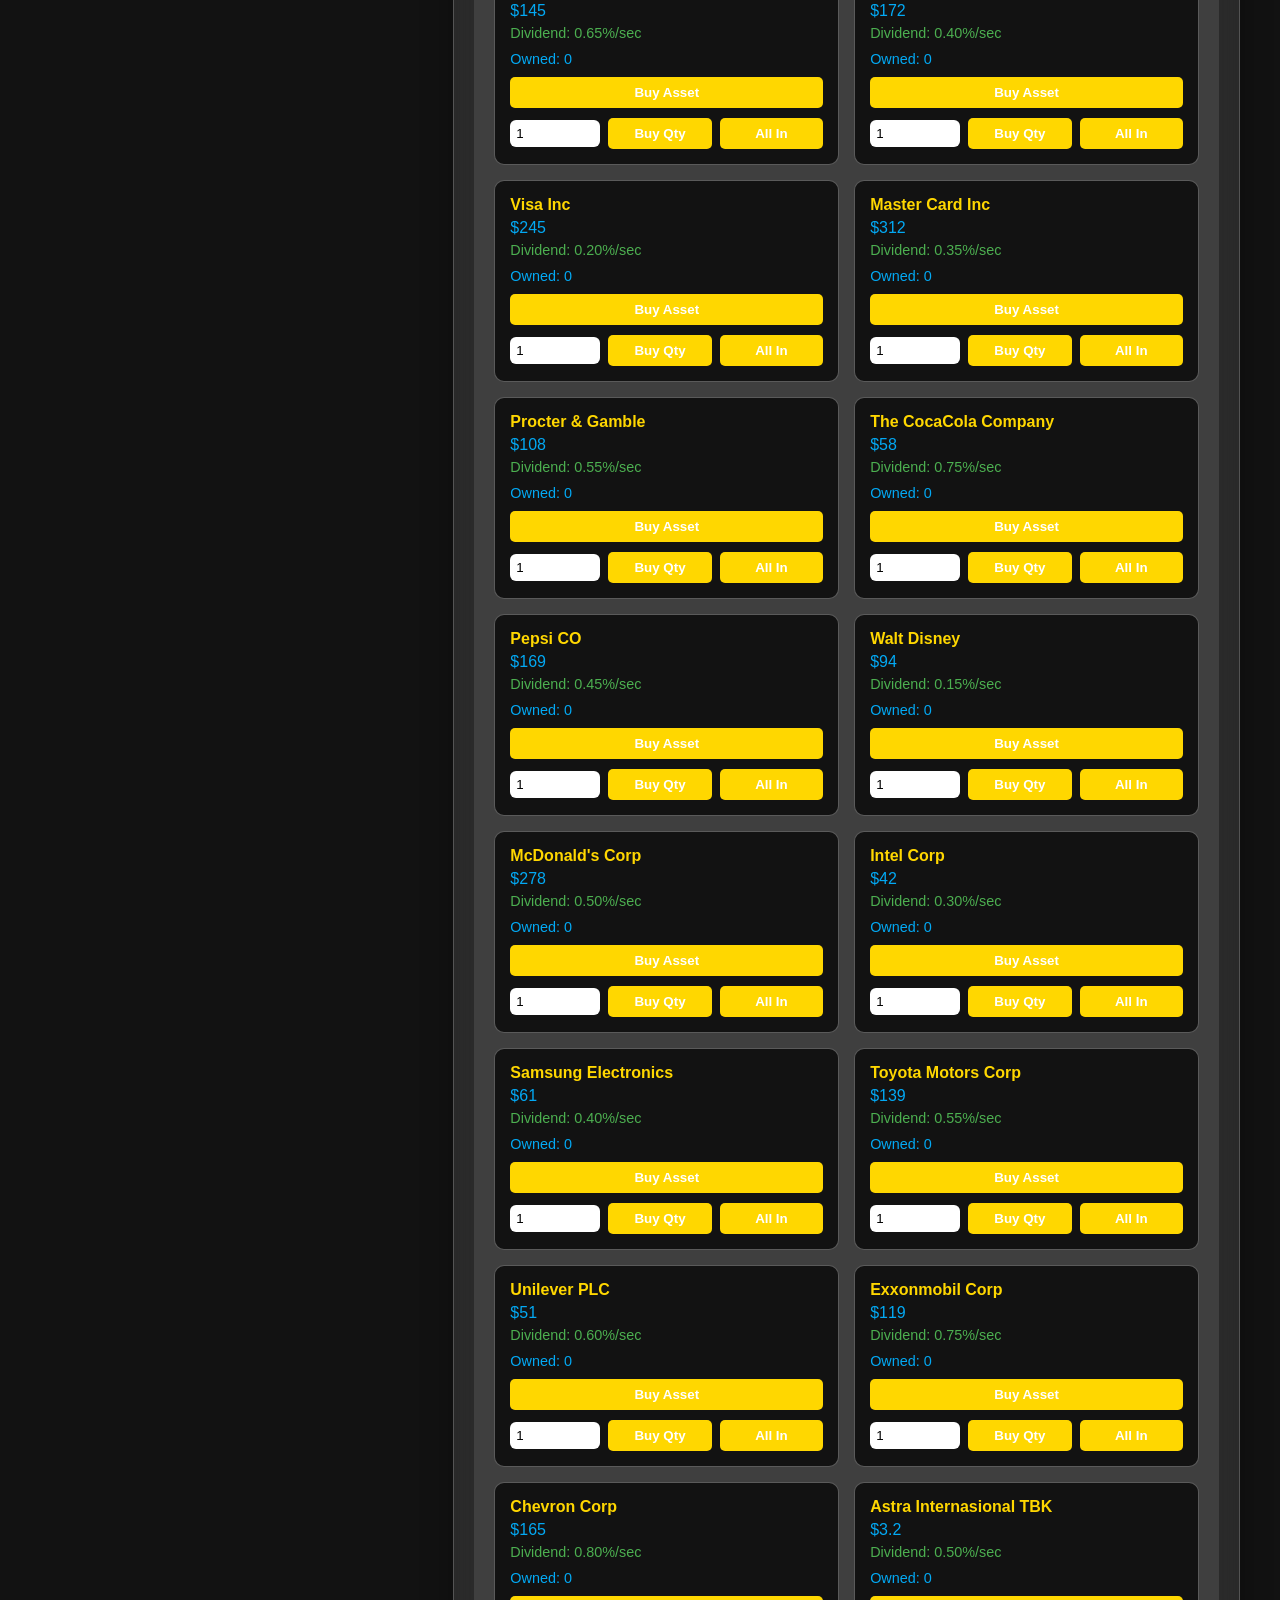
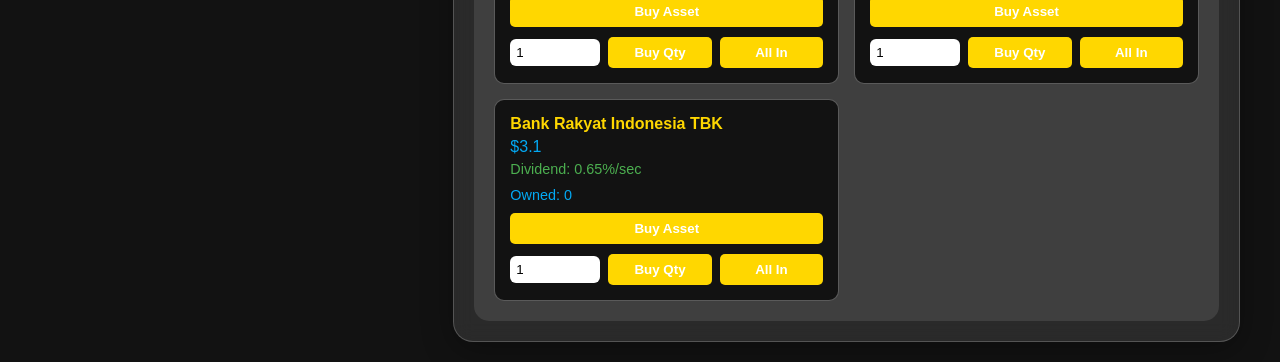
==== commit 970a8182: "Refactor HTML structure and update elements" ====
--- a/index.html
+++ b/index.html
@@ -1,280 +1,188 @@
-<!doctype html>
+<!DOCTYPE html>
 <html lang="id">
-    <head>
-        <meta charset="UTF-8" />
-        <meta name="viewport" content="width=device-width, initial-scale=1.0" />
-        <title>Dollar Mining & Investment Game</title>
-        <link
-            rel="stylesheet"
-            href="Miningstyle.css"
-            type="text/css"
-            media="all"
-        />
-    </head>
-    <body>
-                <div class="navbar">
-            <span>KONGLOGAME.COM</span>
-            <div class="nav-actions">
-                <button class="stats-btn" onclick="toggleStats()">MENU</button>
-                  <button class="reset-btn" onclick="openResetModal()">
-                    RESET
-            </button>
+<head>
+    <meta charset="UTF-8">
+    <meta name="viewport" content="width=device-width, initial-scale=1.0, user-scalable=yes">
+    <title>Dollar Mining & Investment Game | KongloGame</title>
+    <link rel="stylesheet" href="Miningstyle.css">
+</head>
+<body>
+
+    <!-- Navbar -->
+    <div class="navbar">
+        <span class="logo">KONGLOGAME.COM</span>
+        <div class="nav-actions">
+            <button class="stats-btn" id="statsToggleBtn">📊 MENU</button>
+            <button class="reset-btn" id="resetModalBtn">🔄 RESET</button>
+        </div>
+    </div>
+
+    <!-- Floating Wallet (appears when main wallet is out of view) -->
+    <div id="floatingWallet">
+        <span>💰</span>
+        <span id="floatingWalletValue">$0</span>
+    </div>
+
+    <!-- STATS PANEL (Modern & Scrollable) -->
+    <div id="statsPanel" class="stats-panel">
+        <div class="stats-panel-header">
+            <h2>📈 Game Statistics</h2>
+            <button id="closeStatsBtn" class="close-stats">&times;</button>
+        </div>
+        <div class="stats-scroll-area">
+            <div class="stats-card">
+                <div class="stat-item">
+                    <span class="stat-label">🏦 Total Bunga Tabungan</span>
+                    <span class="stat-value" id="statsSavings">Rp 0</span>
+                </div>
+                <div class="stat-item">
+                    <span class="stat-label">📈 Total Stock Dividends</span>
+                    <span class="stat-value" id="statsStock">$0</span>
+                </div>
+                <div class="stat-item">
+                    <span class="stat-label">🏭 Total Business Income</span>
+                    <span class="stat-value" id="statsBusiness">$0</span>
+                </div>
             </div>
+
+            <h2>💳 Other Wallets</h2>
+            <div class="other-wallet-grid">
+                <div class="wallet-card">
+                    <div class="wallet-icon">🏦</div>
+                    <div class="wallet-label">Savings Account</div>
+                    <div class="wallet-value" id="savingsAccount">Rp 0</div>
+                    <div class="transfer-area">
+                        <input type="number" id="savingsTransferAmount" placeholder="Jumlah transfer" class="transfer-input">
+                        <button onclick="transferSavingsToRupiah()" class="transfer-btn">Transfer ke Rupiah</button>
+                    </div>
                 </div>
+                <div class="wallet-card">
+                    <div class="wallet-icon">🇮🇩</div>
+                    <div class="wallet-label">Rupiah Wallet</div>
+                    <div class="wallet-value" id="rupiahWallet">Rp 0</div>
+                </div>
+                <div class="wallet-card">
+                    <div class="wallet-icon">📈</div>
+                    <div class="wallet-label">Stock Dividends</div>
+                    <div class="wallet-value" id="stockDividends">$0</div>
+                </div>
+                <div class="wallet-card">
+                    <div class="wallet-icon">🏭</div>
+                    <div class="wallet-label">Business Income</div>
+                    <div class="wallet-value" id="businessIncome">$0</div>
+                </div>
+            </div>
+        </div>
+    </div>
 
-        <!-- Floating Popup Wallet -->
-        <div id="floatingWallet">
-            <span>💰</span>
-            <span id="floatingWalletValue">$0</span>
+    <!-- MAIN GAME CONTAINER -->
+    <div class="game-container">
+        <!-- LEFT PANEL (Bank, Mining, Upgrade) -->
+        <div class="left-panel panel">
+            <h1 class="title">KONGLOGAME.COM</h1>
+            <div class="wallets">
+                <div class="wallet-main">
+                    <div class="wallet-label-main">KONGLOBANK</div>
+                    <div class="wallet-value-main" id="mainWallet">$ 0</div>
+                    <div class="code-ex">29/09<br />9828-1382-1927-1933</div>
+                    <img src="assets/images/cards/chip.png" alt="chip" class="chip-card" onerror="this.style.display='none'">
+                </div>
+                <div class="wallet">
+                    <div class="wallet-label">Current Level</div>
+                    <div class="wallet-value" id="currentLevel">1</div>
+                </div>
+            </div>
+
+            <div class="mining-display">
+                <div id="incomeRate" class="income-rate">+$10/detik</div>
+                <div class="mining-icon">⛏️💎</div>
+            </div>
+
+            <div class="currency-converter">
+                <h3>💱 Currency Exchange</h3>
+                <div class="converter-row">
+                    <input type="number" id="usdAmount" placeholder="USD Amount" class="converter-input">
+                    <button class="converter-btn" onclick="convertToRupiah()">USD → IDR</button>
+                </div>
+                <div class="converter-row">
+                    <input type="number" id="idrAmount" placeholder="IDR Amount" class="converter-input">
+                    <button class="converter-btn" onclick="convertToUSD()">IDR → USD</button>
+                </div>
+                <div class="rate-info">Rate: 1 USD = 16,471 IDR</div>
+            </div>
+
+            <div class="upgrade-section">
+                <h3>⬆️ Level Upgrade</h3>
+                <div>Next Level: <span id="nextLevel">2</span> | Income: +$<span id="nextIncome">11</span>/sec</div>
+                <div>Cost: $<span id="upgradeCost">100</span></div>
+                <button class="upgrade-btn" id="upgradeBtn" onclick="upgradeLevel()">Upgrade Level</button>
+            </div>
         </div>
 
-        <div id="statsPanel" class="stats-panel">
-            <h2>📊 Game Statistics</h2>
-            <p>Total Bunga Tabungan: <span id="statsSavings">Rp 0</span></p>
-            <p>Total Stock Dividends: <span id="statsStock">$0</span></p>
-            <p>Total Business Income: <span id="statsBusiness">$0</span></p>
-            <h2>💳 Other Wallet</h2>
-            <div class="other-Wallet">
-                <div class="wallet">
-                    <div class="wallet-label">🏦 Savings Account</div>
-                    <div class="wallet-value-saving" id="savingsAccount">
-                        Rp 0
-                    </div>
-                    <div style="margin-top: 10px">
-                        <input
-                            type="number"
-                            id="savingsTransferAmount"
-                            placeholder="Jumlah transfer"
-                            style="
-                                width: 100%;
-                                padding: 5px;
-                                border-radius: 5px;
-                                border: none;
-                            "
-                        />
-                        <button
-                            onclick="transferSavingsToRupiah()"
-                            style="
-                                margin-top: 5px;
-                                width: 100%;
-                                padding: 8px;
-                                border: none;
-                                border-radius: 5px;
-                                background: #ffd700;
-                                color: #000;
-                                font-weight: bold;
-                                cursor: pointer;
-                            "
-                        >
-                            Transfer ke Rupiah Wallet
-                        </button>
+        <!-- RIGHT PANEL (Assets with Scrollable Tabs) -->
+        <div class="panel right-panel">
+            <div class="tab-buttons">
+                <button class="tab-btn active" data-tab="stocks">📈</button>
+                <button class="tab-btn" data-tab="vehicles">🚗</button>
+                <button class="tab-btn" data-tab="motorcycle">🏍</button>
+                <button class="tab-btn" data-tab="realestate">🏠</button>
+                <button class="tab-btn" data-tab="industry">🏭</button>
+                <button class="tab-btn" data-tab="business">🏪</button>
+            </div>
+
+            <div class="tab-content-container">
+                <div id="stocks" class="tab-content active">
+                    <div class="asset-category">
+                        <div class="category-title">📈 Stock Market</div>
+                        <div class="asset-grid scrollable-grid" id="stocksGrid"></div>
                     </div>
                 </div>
-                <div class="wallet">
-                    <div class="wallet-label">🇮🇩 Rupiah Wallet</div>
-                    <div class="wallet-value-saving" id="rupiahWallet">
-                        Rp 0
+                <div id="vehicles" class="tab-content">
+                    <div class="asset-category">
+                        <div class="category-title">🚗 Luxury Vehicles</div>
+                        <div class="asset-grid scrollable-grid" id="vehiclesGrid"></div>
                     </div>
                 </div>
-                <div class="wallet">
-                    <div class="wallet-label">📈 Stock Dividends</div>
-                    <div class="wallet-value-saving" id="stockDividends">
-                        $0
+                <div id="motorcycle" class="tab-content">
+                    <div class="asset-category">
+                        <div class="category-title">🏍️ Motorcycle Collection</div>
+                        <div class="asset-grid scrollable-grid" id="motorcycleGrid"></div>
                     </div>
                 </div>
-                <div class="wallet">
-                    <div class="wallet-label">🏭 Business Income</div>
-                    <div class="wallet-value-saving" id="businessIncome">
-                        $0
+                <div id="realestate" class="tab-content">
+                    <div class="asset-category">
+                        <div class="category-title">🏠 Real Estate Portfolio</div>
+                        <div class="asset-grid scrollable-grid" id="realestateGrid"></div>
+                    </div>
+                </div>
+                <div id="industry" class="tab-content">
+                    <div class="asset-category">
+                        <div class="category-title">🏭 Industrial Empire</div>
+                        <div class="asset-grid scrollable-grid" id="industryGrid"></div>
+                    </div>
+                </div>
+                <div id="business" class="tab-content">
+                    <div class="asset-category">
+                        <div class="category-title">🏪 Small Business Ventures</div>
+                        <div class="asset-grid scrollable-grid" id="businessGrid"></div>
                     </div>
                 </div>
             </div>
         </div>
+    </div>
 
-        <div class="game-container">
-            <div class="left-panel panel">
-                <h1 class="title">KONGLOGAME.COM</h1>
-
-                <div class="wallets">
-                    <div class="wallet-main">
-                        <div class="wallet-label-main">KONGLOBANK</div>
-                        <div class="wallet-value-main" id="mainWallet">$ 0</div>
-                        <h3 class="code-ex">29/09<br />9828-1382-1927-1933</h3>
-                        <img
-                            src="assets/images/cards/chip.png"
-                            alt="chip"
-                            class="chip-card"
-                        />
-                    </div>
-                    <div class="wallet">
-                        <div class="wallet-label">Current Level</div>
-                        <div class="wallet-value" id="currentLevel">1</div>
-                    </div>
-                </div>
-
-                <div class="mining-display">
-                    <div
-                        style="
-                            font-size: 1.2em;
-                            color: #00ff00;
-                            margin-bottom: 10px;
-                        "
-                        id="incomeRate"
-                    >
-                        +$10/detik
-                    </div>
-                    <div style="font-size: 2em">⛏️💎</div>
-                </div>
-
-                <div class="currency-converter">
-                    <h3 style="margin-bottom: 15px; color: white">
-                        💱 Currency Exchange
-                    </h3>
-                    <div class="converter-row">
-                        <input
-                            type="number"
-                            class="converter-input"
-                            id="usdAmount"
-                            placeholder="USD Amount"
-                        />
-                        <button
-                            class="converter-btn"
-                            onclick="convertToRupiah()"
-                        >
-                            USD → IDR
-                        </button>
-                    </div>
-                    <div class="converter-row">
-                        <input
-                            type="number"
-                            class="converter-input"
-                            id="idrAmount"
-                            placeholder="IDR Amount"
-                        />
-                        <button class="converter-btn" onclick="convertToUSD()">
-                            IDR → USD
-                        </button>
-                    </div>
-                    <div
-                        style="
-                            text-align: center;
-                            margin-top: 10px;
-                            font-size: 0.9em;
-                        "
-                    >
-                        Rate: 1 USD = 15,750 IDR
-                    </div>
-                </div>
-
-                <div class="upgrade-section">
-                    <h3 style="margin-bottom: 15px; color: #ffd700">
-                        ⬆️ Level Upgrade
-                    </h3>
-                    <div style="margin-bottom: 10px">
-                        Next Level: <span id="nextLevel">2</span> | Income:
-                        +$<span id="nextIncome">11</span>/sec
-                    </div>
-                    <div style="margin-bottom: 15px">
-                        Cost: $<span id="upgradeCost">100</span>
-                    </div>
-                    <button
-                        class="upgrade-btn"
-                        id="upgradeBtn"
-                        onclick="upgradeLevel()"
-                    >
-                        Upgrade Level
-                    </button>
-                </div>
-            </div>
-
-            <div class="panel">
-                <div class="tab-buttons">
-                    <button class="tab-btn active" onclick="showTab('stocks')">
-                        📈
-                    </button>
-                    <button class="tab-btn" onclick="showTab('vehicles')">
-                        🚗
-                    </button>
-                    <button class="tab-btn" onclick="showTab('motorcycle')">
-                        🏍
-                    </button>
-                    <button class="tab-btn" onclick="showTab('realestate')">
-                        🏠
-                    </button>
-                    <button class="tab-btn" onclick="showTab('industry')">
-                        🏭
-                    </button>
-                    <button class="tab-btn" onclick="showTab('business')">
-                        🏪
-                    </button>
-                </div>
-
-                <div id="stocks" class="tab-content active">
-                    <div class="asset-category">
-                        <div class="category-title">📈 Stock Market</div>
-                        <div class="asset-grid" id="stocksGrid"></div>
-                    </div>
-                </div>
-
-                <div id="vehicles" class="tab-content">
-                    <div class="asset-category">
-                        <div class="category-title">🚗 Luxury Vehicles</div>
-                        <div class="asset-grid" id="vehiclesGrid"></div>
-                    </div>
-                </div>
-
-                <div id="motorcycle" class="tab-content">
-                    <div class="asset-category">
-                        <div class="category-title">
-                            🏍️ Motorcycle Collection
-                        </div>
-                        <div class="asset-grid" id="motorcycleGrid"></div>
-                    </div>
-                </div>
-
-                <div id="realestate" class="tab-content">
-                    <div class="asset-category">
-                        <div class="category-title">
-                            🏠 Real Estate Portfolio
-                        </div>
-                        <div class="asset-grid" id="realestateGrid"></div>
-                    </div>
-                </div>
-
-                <div id="industry" class="tab-content">
-                    <div class="asset-category">
-                        <div class="category-title">🏭 Industrial Empire</div>
-                        <div class="asset-grid" id="industryGrid"></div>
-                    </div>
-                </div>
-
-                <div id="business" class="tab-content">
-                    <div class="asset-category">
-                        <div class="category-title">
-                            🏪 Small Business Ventures
-                        </div>
-                        <div class="asset-grid" id="businessGrid"></div>
-                    </div>
-                </div>
+    <!-- RESET MODAL -->
+    <div id="resetModal" class="modal">
+        <div class="modal-content">
+            <h3>⚠️ Reset semua progres?</h3>
+            <p>Ini bakal hapus <strong>ALL</strong> income, assets, stats, level, dan dompet. Aksi ini <strong>tidak bisa dibalikin</strong>.</p>
+            <div class="modal-actions">
+                <button class="btn-cancel" id="cancelResetBtn">Batal</button>
+                <button class="btn-danger" id="confirmResetBtn">Ya, reset</button>
             </div>
         </div>
-        <div id="resetModal" class="modal" aria-hidden="true">
-            <div class="modal-content">
-                <h3>Reset semua progres?</h3>
-                <p>
-                    Ini bakal hapus <b>ALL</b> income, assets, stats, level, dan
-                    dompet. Aksi ini nggak bisa dibalikin.
-                </p>
-                <div class="modal-actions">
-                    <button class="btn-cancel" onclick="closeResetModal()">
-                        Batal
-                    </button>
-                    <button class="btn-danger" onclick="confirmReset()">
-                        Ya, reset
-                    </button>
-                </div>
-            </div>
-        </div>
-        <script src="Mininglogic.js"></script>
-    </body>
+    </div>
+
+    <script src="Mininglogic.js"></script>
+</body>
 </html>
--- a/Miningstyle.css
+++ b/Miningstyle.css
@@ -52,6 +52,31 @@
     justify-content: space-between;
     align-items: center;
     z-index: 1000;
+}
+
+#floatingWallet {
+    position: fixed;
+    top: 75px;
+    left: 10px;
+    background: #1e3c72;
+    padding: 10px 18px;
+    border-radius: 12px;
+    color: #ffd700;
+    font-weight: bold;
+    font-size: 1.3em;
+    z-index: 1200;
+    display: flex;
+    align-items: center;
+    gap: 8px;
+    box-shadow: 0 4px 14px rgba(0,0,0,0.5);
+    backdrop-filter: blur(6px);
+    opacity: 0;
+    pointer-events: none;
+    transition: opacity 0.3s ease;
+}
+#floatingWallet.show {
+    opacity: 1;
+    pointer-events: auto;
 }
 
 .stats-btn {
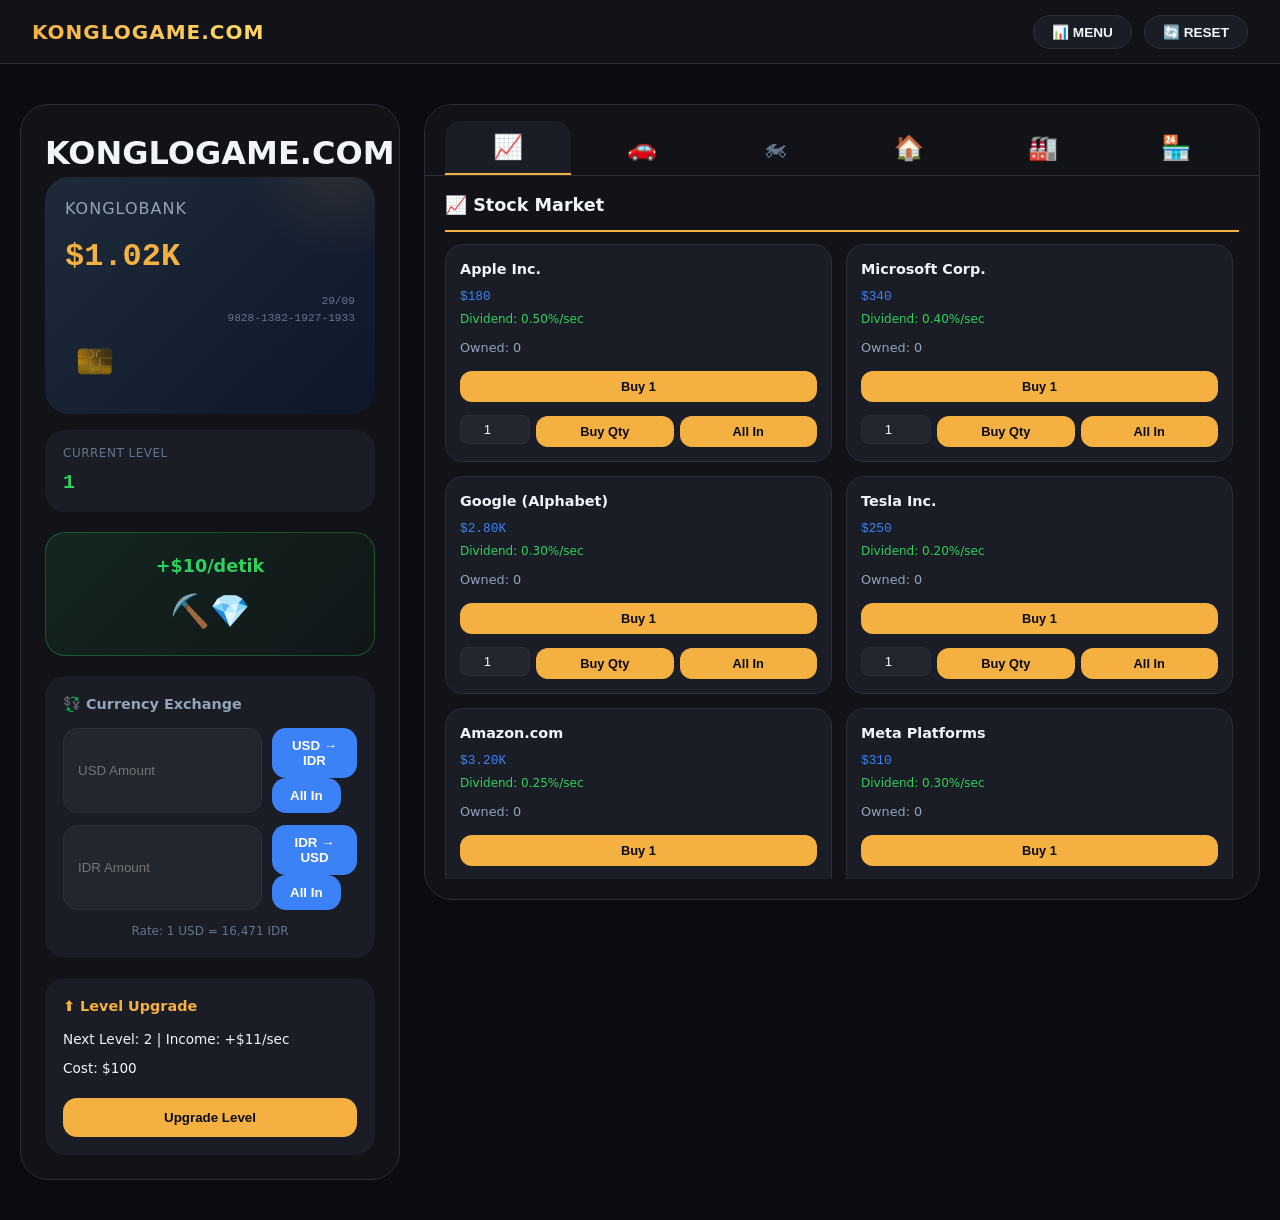
==== commit 8a1f2370: "Refactor HTML structure and formatting" ====
--- a/index.html
+++ b/index.html
@@ -1,188 +1,242 @@
-<!DOCTYPE html>
+<!doctype html>
 <html lang="id">
-<head>
-    <meta charset="UTF-8">
-    <meta name="viewport" content="width=device-width, initial-scale=1.0, user-scalable=yes">
+  <head>
+    <meta charset="UTF-8" />
+    <meta
+      name="viewport"
+      content="width=device-width, initial-scale=1.0, user-scalable=yes"
+    />
     <title>Dollar Mining & Investment Game | KongloGame</title>
-    <link rel="stylesheet" href="Miningstyle.css">
-</head>
-<body>
-
+    <link rel="stylesheet" href="Miningstyle.css" />
+  </head>
+  <body>
     <!-- Navbar -->
     <div class="navbar">
-        <span class="logo">KONGLOGAME.COM</span>
-        <div class="nav-actions">
-            <button class="stats-btn" id="statsToggleBtn">📊 MENU</button>
-            <button class="reset-btn" id="resetModalBtn">🔄 RESET</button>
-        </div>
+      <span class="logo">KONGLOGAME.COM</span>
+      <div class="nav-actions">
+        <button class="stats-btn" id="statsToggleBtn">📊 MENU</button>
+        <button class="reset-btn" id="resetModalBtn">🔄 RESET</button>
+      </div>
     </div>
 
     <!-- Floating Wallet (appears when main wallet is out of view) -->
     <div id="floatingWallet">
-        <span>💰</span>
-        <span id="floatingWalletValue">$0</span>
+      <span>💰</span>
+      <span id="floatingWalletValue">$0</span>
     </div>
 
     <!-- STATS PANEL (Modern & Scrollable) -->
     <div id="statsPanel" class="stats-panel">
-        <div class="stats-panel-header">
-            <h2>📈 Game Statistics</h2>
-            <button id="closeStatsBtn" class="close-stats">&times;</button>
-        </div>
-        <div class="stats-scroll-area">
-            <div class="stats-card">
-                <div class="stat-item">
-                    <span class="stat-label">🏦 Total Bunga Tabungan</span>
-                    <span class="stat-value" id="statsSavings">Rp 0</span>
-                </div>
-                <div class="stat-item">
-                    <span class="stat-label">📈 Total Stock Dividends</span>
-                    <span class="stat-value" id="statsStock">$0</span>
-                </div>
-                <div class="stat-item">
-                    <span class="stat-label">🏭 Total Business Income</span>
-                    <span class="stat-value" id="statsBusiness">$0</span>
-                </div>
-            </div>
-
-            <h2>💳 Other Wallets</h2>
-            <div class="other-wallet-grid">
-                <div class="wallet-card">
-                    <div class="wallet-icon">🏦</div>
-                    <div class="wallet-label">Savings Account</div>
-                    <div class="wallet-value" id="savingsAccount">Rp 0</div>
-                    <div class="transfer-area">
-                        <input type="number" id="savingsTransferAmount" placeholder="Jumlah transfer" class="transfer-input">
-                        <button onclick="transferSavingsToRupiah()" class="transfer-btn">Transfer ke Rupiah</button>
-                    </div>
-                </div>
-                <div class="wallet-card">
-                    <div class="wallet-icon">🇮🇩</div>
-                    <div class="wallet-label">Rupiah Wallet</div>
-                    <div class="wallet-value" id="rupiahWallet">Rp 0</div>
-                </div>
-                <div class="wallet-card">
-                    <div class="wallet-icon">📈</div>
-                    <div class="wallet-label">Stock Dividends</div>
-                    <div class="wallet-value" id="stockDividends">$0</div>
-                </div>
-                <div class="wallet-card">
-                    <div class="wallet-icon">🏭</div>
-                    <div class="wallet-label">Business Income</div>
-                    <div class="wallet-value" id="businessIncome">$0</div>
-                </div>
-            </div>
-        </div>
+      <div class="stats-panel-header">
+        <h2>📈 Game Statistics</h2>
+        <button id="closeStatsBtn" class="close-stats">&times;</button>
+      </div>
+      <div class="stats-scroll-area">
+        <div class="stats-card">
+          <div class="stat-item">
+            <span class="stat-label">🏦 Total Bunga Tabungan</span>
+            <span class="stat-value" id="statsSavings">Rp 0</span>
+          </div>
+          <div class="stat-item">
+            <span class="stat-label">📈 Total Stock Dividends</span>
+            <span class="stat-value" id="statsStock">$0</span>
+          </div>
+          <div class="stat-item">
+            <span class="stat-label">🏭 Total Business Income</span>
+            <span class="stat-value" id="statsBusiness">$0</span>
+          </div>
+        </div>
+
+        <h2>💳 Other Wallets</h2>
+        <div class="other-wallet-grid">
+          <div class="wallet-card">
+            <div class="wallet-icon">🏦</div>
+            <div class="wallet-label">Savings Account</div>
+            <div class="wallet-value" id="savingsAccount">Rp 0</div>
+            <div class="transfer-area">
+              <input
+                type="number"
+                id="savingsTransferAmount"
+                placeholder="Jumlah transfer"
+                class="transfer-input"
+              />
+              <button onclick="transferSavingsToRupiah()" class="transfer-btn">
+                Transfer ke Rupiah
+              </button>
+            </div>
+          </div>
+          <div class="wallet-card">
+            <div class="wallet-icon">🇮🇩</div>
+            <div class="wallet-label">Rupiah Wallet</div>
+            <div class="wallet-value" id="rupiahWallet">Rp 0</div>
+          </div>
+          <div class="wallet-card">
+            <div class="wallet-icon">📈</div>
+            <div class="wallet-label">Stock Dividends</div>
+            <div class="wallet-value" id="stockDividends">$0</div>
+          </div>
+          <div class="wallet-card">
+            <div class="wallet-icon">🏭</div>
+            <div class="wallet-label">Business Income</div>
+            <div class="wallet-value" id="businessIncome">$0</div>
+          </div>
+        </div>
+      </div>
     </div>
 
     <!-- MAIN GAME CONTAINER -->
     <div class="game-container">
-        <!-- LEFT PANEL (Bank, Mining, Upgrade) -->
-        <div class="left-panel panel">
-            <h1 class="title">KONGLOGAME.COM</h1>
-            <div class="wallets">
-                <div class="wallet-main">
-                    <div class="wallet-label-main">KONGLOBANK</div>
-                    <div class="wallet-value-main" id="mainWallet">$ 0</div>
-                    <div class="code-ex">29/09<br />9828-1382-1927-1933</div>
-                    <img src="assets/images/cards/chip.png" alt="chip" class="chip-card" onerror="this.style.display='none'">
-                </div>
-                <div class="wallet">
-                    <div class="wallet-label">Current Level</div>
-                    <div class="wallet-value" id="currentLevel">1</div>
-                </div>
-            </div>
-
-            <div class="mining-display">
-                <div id="incomeRate" class="income-rate">+$10/detik</div>
-                <div class="mining-icon">⛏️💎</div>
-            </div>
-
-            <div class="currency-converter">
-                <h3>💱 Currency Exchange</h3>
-                <div class="converter-row">
-                    <input type="number" id="usdAmount" placeholder="USD Amount" class="converter-input">
-                    <button class="converter-btn" onclick="convertToRupiah()">USD → IDR</button>
-                </div>
-                <div class="converter-row">
-                    <input type="number" id="idrAmount" placeholder="IDR Amount" class="converter-input">
-                    <button class="converter-btn" onclick="convertToUSD()">IDR → USD</button>
-                </div>
-                <div class="rate-info">Rate: 1 USD = 16,471 IDR</div>
-            </div>
-
-            <div class="upgrade-section">
-                <h3>⬆️ Level Upgrade</h3>
-                <div>Next Level: <span id="nextLevel">2</span> | Income: +$<span id="nextIncome">11</span>/sec</div>
-                <div>Cost: $<span id="upgradeCost">100</span></div>
-                <button class="upgrade-btn" id="upgradeBtn" onclick="upgradeLevel()">Upgrade Level</button>
-            </div>
-        </div>
-
-        <!-- RIGHT PANEL (Assets with Scrollable Tabs) -->
-        <div class="panel right-panel">
-            <div class="tab-buttons">
-                <button class="tab-btn active" data-tab="stocks">📈</button>
-                <button class="tab-btn" data-tab="vehicles">🚗</button>
-                <button class="tab-btn" data-tab="motorcycle">🏍</button>
-                <button class="tab-btn" data-tab="realestate">🏠</button>
-                <button class="tab-btn" data-tab="industry">🏭</button>
-                <button class="tab-btn" data-tab="business">🏪</button>
-            </div>
-
-            <div class="tab-content-container">
-                <div id="stocks" class="tab-content active">
-                    <div class="asset-category">
-                        <div class="category-title">📈 Stock Market</div>
-                        <div class="asset-grid scrollable-grid" id="stocksGrid"></div>
-                    </div>
-                </div>
-                <div id="vehicles" class="tab-content">
-                    <div class="asset-category">
-                        <div class="category-title">🚗 Luxury Vehicles</div>
-                        <div class="asset-grid scrollable-grid" id="vehiclesGrid"></div>
-                    </div>
-                </div>
-                <div id="motorcycle" class="tab-content">
-                    <div class="asset-category">
-                        <div class="category-title">🏍️ Motorcycle Collection</div>
-                        <div class="asset-grid scrollable-grid" id="motorcycleGrid"></div>
-                    </div>
-                </div>
-                <div id="realestate" class="tab-content">
-                    <div class="asset-category">
-                        <div class="category-title">🏠 Real Estate Portfolio</div>
-                        <div class="asset-grid scrollable-grid" id="realestateGrid"></div>
-                    </div>
-                </div>
-                <div id="industry" class="tab-content">
-                    <div class="asset-category">
-                        <div class="category-title">🏭 Industrial Empire</div>
-                        <div class="asset-grid scrollable-grid" id="industryGrid"></div>
-                    </div>
-                </div>
-                <div id="business" class="tab-content">
-                    <div class="asset-category">
-                        <div class="category-title">🏪 Small Business Ventures</div>
-                        <div class="asset-grid scrollable-grid" id="businessGrid"></div>
-                    </div>
-                </div>
-            </div>
-        </div>
+      <!-- LEFT PANEL (Bank, Mining, Upgrade) -->
+      <div class="left-panel panel">
+        <h1 class="title">KONGLOGAME.COM</h1>
+        <div class="wallets">
+          <div class="wallet-main">
+            <div class="wallet-label-main">KONGLOBANK</div>
+            <div class="wallet-value-main" id="mainWallet">$ 0</div>
+            <div class="code-ex">29/09<br />9828-1382-1927-1933</div>
+            <img
+              src="assets/images/cards/chip.png"
+              alt="chip"
+              class="chip-card"
+              onerror="this.style.display = 'none'"
+            />
+          </div>
+          <div class="wallet">
+            <div class="wallet-label">Current Level</div>
+            <div class="wallet-value" id="currentLevel">1</div>
+          </div>
+        </div>
+
+        <div class="mining-display">
+          <div id="incomeRate" class="income-rate">+$10/detik</div>
+          <div class="mining-icon">⛏️💎</div>
+        </div>
+
+        <div class="currency-converter">
+          <h3>💱 Currency Exchange</h3>
+          <div class="converter-row">
+            <input
+              type="number"
+              id="usdAmount"
+              placeholder="USD Amount"
+              class="converter-input"
+            />
+            <div class="converter-buttons-group">
+              <button class="converter-btn" onclick="convertToRupiah()">
+                USD → IDR
+              </button>
+              <button
+                class="converter-btn allin-btn"
+                onclick="convertAllUsdToRupiah()"
+              >
+                All In
+              </button>
+            </div>
+          </div>
+          <div class="converter-row">
+            <input
+              type="number"
+              id="idrAmount"
+              placeholder="IDR Amount"
+              class="converter-input"
+            />
+            <div class="converter-buttons-group">
+              <button class="converter-btn" onclick="convertToUSD()">
+                IDR → USD
+              </button>
+              <button
+                class="converter-btn allin-btn"
+                onclick="convertAllIdrToUsd()"
+              >
+                All In
+              </button>
+            </div>
+          </div>
+          <div class="rate-info">Rate: 1 USD = 16,471 IDR</div>
+        </div>
+
+        <div class="upgrade-section">
+          <h3>⬆️ Level Upgrade</h3>
+          <div>
+            Next Level: <span id="nextLevel">2</span> | Income: +$<span
+              id="nextIncome"
+              >11</span
+            >/sec
+          </div>
+          <div>Cost: $<span id="upgradeCost">100</span></div>
+          <button class="upgrade-btn" id="upgradeBtn" onclick="upgradeLevel()">
+            Upgrade Level
+          </button>
+        </div>
+      </div>
+
+      <!-- RIGHT PANEL (Assets with Scrollable Tabs) -->
+      <div class="panel right-panel">
+        <div class="tab-buttons">
+          <button class="tab-btn active" data-tab="stocks">📈</button>
+          <button class="tab-btn" data-tab="vehicles">🚗</button>
+          <button class="tab-btn" data-tab="motorcycle">🏍</button>
+          <button class="tab-btn" data-tab="realestate">🏠</button>
+          <button class="tab-btn" data-tab="industry">🏭</button>
+          <button class="tab-btn" data-tab="business">🏪</button>
+        </div>
+
+        <div class="tab-content-container">
+          <div id="stocks" class="tab-content active">
+            <div class="asset-category">
+              <div class="category-title">📈 Stock Market</div>
+              <div class="asset-grid scrollable-grid" id="stocksGrid"></div>
+            </div>
+          </div>
+          <div id="vehicles" class="tab-content">
+            <div class="asset-category">
+              <div class="category-title">🚗 Luxury Vehicles</div>
+              <div class="asset-grid scrollable-grid" id="vehiclesGrid"></div>
+            </div>
+          </div>
+          <div id="motorcycle" class="tab-content">
+            <div class="asset-category">
+              <div class="category-title">🏍️ Motorcycle Collection</div>
+              <div class="asset-grid scrollable-grid" id="motorcycleGrid"></div>
+            </div>
+          </div>
+          <div id="realestate" class="tab-content">
+            <div class="asset-category">
+              <div class="category-title">🏠 Real Estate Portfolio</div>
+              <div class="asset-grid scrollable-grid" id="realestateGrid"></div>
+            </div>
+          </div>
+          <div id="industry" class="tab-content">
+            <div class="asset-category">
+              <div class="category-title">🏭 Industrial Empire</div>
+              <div class="asset-grid scrollable-grid" id="industryGrid"></div>
+            </div>
+          </div>
+          <div id="business" class="tab-content">
+            <div class="asset-category">
+              <div class="category-title">🏪 Small Business Ventures</div>
+              <div class="asset-grid scrollable-grid" id="businessGrid"></div>
+            </div>
+          </div>
+        </div>
+      </div>
     </div>
 
     <!-- RESET MODAL -->
     <div id="resetModal" class="modal">
-        <div class="modal-content">
-            <h3>⚠️ Reset semua progres?</h3>
-            <p>Ini bakal hapus <strong>ALL</strong> income, assets, stats, level, dan dompet. Aksi ini <strong>tidak bisa dibalikin</strong>.</p>
-            <div class="modal-actions">
-                <button class="btn-cancel" id="cancelResetBtn">Batal</button>
-                <button class="btn-danger" id="confirmResetBtn">Ya, reset</button>
-            </div>
-        </div>
+      <div class="modal-content">
+        <h3>⚠️ Reset semua progres?</h3>
+        <p>
+          Ini bakal hapus <strong>ALL</strong> income, assets, stats, level, dan
+          dompet. Aksi ini <strong>tidak bisa dibalikin</strong>.
+        </p>
+        <div class="modal-actions">
+          <button class="btn-cancel" id="cancelResetBtn">Batal</button>
+          <button class="btn-danger" id="confirmResetBtn">Ya, reset</button>
+        </div>
+      </div>
     </div>
 
     <script src="Mininglogic.js"></script>
-</body>
+  </body>
 </html>
--- a/Miningstyle.css
+++ b/Miningstyle.css
@@ -1,547 +1,1154 @@
+/* Miningstyle.css - Modern Clean Design */
 :root {
-    /* 🌗 Background */
-    --bg-main: #121212; /* background utama */
-    --bg-panel: #1e1e2e; /* background panel/kotak */
-    --bg-navbar: #1e3c72; /* background navbar */
-
-    /* 🎨 Button */
-    --btn-primary: #ffd700; /* tombol utama → emas */
-    --btn-secondary: #1e3c72; /* tombol sekunder → biru tua */
-    --btn-hover: #ffc107; /* efek hover tombol → kuning */
-
-    /* 📝 Text */
-    --text-main: #e0e0e0; /* teks utama */
-    --text-heading: #ffffff; /* heading/judul */
-    --text-muted: #aaaaaa; /* teks abu-abu lembut */
-
-    /* ✅ Feedback */
-    --color-success: #4caf50; /* hijau → berhasil */
-    --color-warning: #ffc107; /* kuning → hati-hati */
-    --color-error: #f44336; /* merah → error/gagal */
-    --color-info: #03a9f4; /* biru muda → info */
-
-    /* ✨ Accent */
-    --accent: #00ff00; /* hijau neon → income/angka positif */
+  /* Modern Dark Theme */
+  --bg-primary: #0a0c12;
+  --bg-secondary: #111318;
+  --bg-card: #1a1d25;
+  --bg-elevated: #22262f;
+  --border-color: #2a2f3a;
+
+  /* Accent Colors */
+  --accent-gold: #f5b042;
+  --accent-gold-dark: #e09d2c;
+  --accent-green: #2ed15e;
+  --accent-blue: #3b82f6;
+  --accent-purple: #8b5cf6;
+
+  /* Text Colors */
+  --text-primary: #f1f5f9;
+  --text-secondary: #94a3b8;
+  --text-muted: #64748b;
+
+  /* Status */
+  --success: #10b981;
+  --error: #ef4444;
+  --warning: #f59e0b;
+
+  /* Shadows */
+  --shadow-sm: 0 2px 4px rgba(0, 0, 0, 0.3);
+  --shadow-md: 0 4px 8px rgba(0, 0, 0, 0.4);
+  --shadow-lg: 0 8px 24px rgba(0, 0, 0, 0.5);
 }
 
 * {
-    margin: 0;
-    padding: 0;
-    box-sizing: border-box;
+  margin: 0;
+  padding: 0;
+  box-sizing: border-box;
 }
 
 body {
-    font-family: "Arial", sans-serif;
-    background: var(--bg-main);
-    min-height: 100vh;
-    color: var(--text-main);
-    padding: 20px;
-    overflow-x: hidden;
-}
-
+  font-family:
+    "Inter",
+    system-ui,
+    -apple-system,
+    "Segoe UI",
+    Roboto,
+    sans-serif;
+  background: var(--bg-primary);
+  color: var(--text-primary);
+  min-height: 100vh;
+  padding: 20px;
+  line-height: 1.5;
+}
+
+/* Navbar */
 .navbar {
-    position: fixed;
-    top: 0;
-    left: 0;
-    width: 100%;
-    height: 70px;
-    background: var(--bg-navbar);
-    color: white;
-    padding: 23px 30px;
-    display: flex;
-    justify-content: space-between;
-    align-items: center;
-    z-index: 1000;
-}
-
+  position: fixed;
+  top: 0;
+  left: 0;
+  right: 0;
+  height: 64px;
+  background: var(--bg-secondary);
+  backdrop-filter: blur(10px);
+  border-bottom: 1px solid var(--border-color);
+  padding: 0 32px;
+  display: flex;
+  justify-content: space-between;
+  align-items: center;
+  z-index: 1000;
+}
+
+.navbar .logo {
+  font-weight: 700;
+  font-size: 1.25rem;
+  background: linear-gradient(135deg, var(--accent-gold), #ffd966);
+  -webkit-background-clip: text;
+  background-clip: text;
+  color: transparent;
+  letter-spacing: 1px;
+}
+
+.nav-actions {
+  display: flex;
+  gap: 12px;
+}
+
+.stats-btn,
+.reset-btn {
+  background: var(--bg-card);
+  border: 1px solid var(--border-color);
+  padding: 8px 18px;
+  border-radius: 40px;
+  font-weight: 600;
+  font-size: 0.85rem;
+  cursor: pointer;
+  transition: all 0.2s ease;
+  color: var(--text-primary);
+}
+
+.stats-btn:hover,
+.reset-btn:hover {
+  background: var(--bg-elevated);
+  border-color: var(--accent-gold);
+  transform: translateY(-1px);
+}
+
+/* Floating Wallet */
 #floatingWallet {
-    position: fixed;
-    top: 75px;
-    left: 10px;
-    background: #1e3c72;
-    padding: 10px 18px;
-    border-radius: 12px;
-    color: #ffd700;
-    font-weight: bold;
-    font-size: 1.3em;
-    z-index: 1200;
-    display: flex;
-    align-items: center;
-    gap: 8px;
-    box-shadow: 0 4px 14px rgba(0,0,0,0.5);
-    backdrop-filter: blur(6px);
-    opacity: 0;
-    pointer-events: none;
-    transition: opacity 0.3s ease;
-}
+  position: fixed;
+  top: 80px;
+  left: 20px;
+  background: var(--bg-card);
+  backdrop-filter: blur(12px);
+  padding: 10px 20px;
+  border-radius: 60px;
+  border: 1px solid var(--border-color);
+  display: flex;
+  align-items: center;
+  gap: 10px;
+  font-weight: 700;
+  font-size: 1.1rem;
+  z-index: 1100;
+  opacity: 0;
+  transform: translateX(-20px);
+  transition: all 0.3s cubic-bezier(0.2, 0.9, 0.4, 1.1);
+  pointer-events: none;
+  box-shadow: var(--shadow-md);
+}
+
 #floatingWallet.show {
-    opacity: 1;
-    pointer-events: auto;
-}
-
-.stats-btn {
-    background: var(--btn-secondary);
-    padding: 10px;
-    border-radius: 5px;
-    border-style: none;
-    cursor: pointer;
-    font-weight: bold;
-    color: var(--text-main);
-    transition-duration: 0.3s;
-}
-
-.stats-btn:hover {
-    background: var(--btn-hover);
-    padding: 12px;
-    border-radius: 6px;
-    color: var(--text-muted);
-}
-
+  opacity: 1;
+  transform: translateX(0);
+  pointer-events: auto;
+}
+
+#floatingWallet span:first-child {
+  font-size: 1.2rem;
+}
+
+/* Stats Panel - Modern & Scrollable */
 .stats-panel {
-    position: fixed;
-    top: 0;
-    left: -400px; /* sembunyi default */
-    width: 400px;
-    height: 100%;
-    background: var(--bg-panel);
-    color: var(--text-main);
-    padding: 40px;
-    transition: left 0.3s ease;
-    z-index: 1100;
-}
+  position: fixed;
+  top: 0;
+  left: -420px;
+  width: 420px;
+  height: 100vh;
+  background: var(--bg-secondary);
+  border-right: 1px solid var(--border-color);
+  z-index: 1500;
+  transition: left 0.3s cubic-bezier(0.2, 0.9, 0.4, 1.1);
+  display: flex;
+  flex-direction: column;
+  backdrop-filter: blur(4px);
+}
+
 .stats-panel.active {
-    left: 0; /* muncul dari kiri */
-}
-
-.stats-panel h2 {
-    font-size: 1.3em;
-    margin-bottom: 15px;
-    border-bottom: 2px solid #ffd700;
-    padding-bottom: 8px;
-}
-
-.stats-panel p {
-    font-size: 0.95em;
-    margin: 10px 0;
-    padding: 8px 12px;
-    background: rgba(255, 255, 255, 0.1);
-    border-radius: 8px;
-    line-height: 1.4;
-}
-
-.other-Wallet {
-    gap: 20px;
-}
-
-.reset-btn {
-    background: var(--btn-secondary);
-    padding: 10px;
-    border-radius: 5px;
-    border-style: none;
-    cursor: pointer;
-    font-weight: bold;
-    color: var(--text-main);
-    transition-duration: 0.3s;
-    margin-top: 15px;
-}
-.reset-btn:hover {
-    background: var(--btn-hover);
-    padding: 12px;
-    border-radius: 6px;
-    color: var(--text-muted);
-}
-
-/* Modal overlay */
+  left: 0;
+}
+
+.stats-panel-header {
+  display: flex;
+  justify-content: space-between;
+  align-items: center;
+  padding: 20px 24px;
+  border-bottom: 1px solid var(--border-color);
+  background: var(--bg-secondary);
+}
+
+.stats-panel-header h2 {
+  font-size: 1.35rem;
+  font-weight: 600;
+  background: linear-gradient(135deg, var(--accent-gold), #ffb347);
+  -webkit-background-clip: text;
+  background-clip: text;
+  color: transparent;
+}
+
+.close-stats {
+  background: var(--bg-card);
+  border: none;
+  font-size: 1.5rem;
+  cursor: pointer;
+  color: var(--text-secondary);
+  width: 32px;
+  height: 32px;
+  border-radius: 50%;
+  display: flex;
+  align-items: center;
+  justify-content: center;
+  transition: all 0.2s;
+}
+
+.close-stats:hover {
+  background: var(--error);
+  color: white;
+}
+
+.stats-scroll-area {
+  flex: 1;
+  overflow-y: auto;
+  padding: 20px 24px;
+  scrollbar-width: thin;
+  scrollbar-color: var(--accent-gold) var(--bg-card);
+}
+
+.stats-scroll-area::-webkit-scrollbar {
+  width: 6px;
+}
+
+.stats-scroll-area::-webkit-scrollbar-track {
+  background: var(--bg-card);
+  border-radius: 10px;
+}
+
+.stats-scroll-area::-webkit-scrollbar-thumb {
+  background: var(--accent-gold);
+  border-radius: 10px;
+}
+
+.stats-card {
+  background: var(--bg-card);
+  border-radius: 20px;
+  padding: 16px;
+  margin-bottom: 28px;
+  border: 1px solid var(--border-color);
+}
+
+.stat-item {
+  display: flex;
+  justify-content: space-between;
+  align-items: center;
+  padding: 12px 0;
+  border-bottom: 1px solid var(--border-color);
+}
+
+.stat-item:last-child {
+  border-bottom: none;
+}
+
+.stat-label {
+  color: var(--text-secondary);
+  font-weight: 500;
+}
+
+.stat-value {
+  font-weight: 700;
+  font-family: "Monaco", "Menlo", monospace;
+  color: var(--accent-gold);
+  font-size: 1rem;
+}
+
+.other-wallet-grid {
+  display: flex;
+  flex-direction: column;
+  gap: 12px;
+}
+
+.wallet-card {
+  background: var(--bg-card);
+  border-radius: 18px;
+  padding: 16px;
+  border: 1px solid var(--border-color);
+  transition: all 0.2s;
+}
+
+.wallet-card:hover {
+  border-color: var(--accent-gold);
+}
+
+.wallet-icon {
+  font-size: 1.5rem;
+  margin-bottom: 8px;
+}
+
+.wallet-label {
+  font-size: 0.75rem;
+  color: var(--text-muted);
+  text-transform: uppercase;
+  letter-spacing: 0.5px;
+  margin-bottom: 6px;
+}
+
+.wallet-value {
+  font-size: 1.3rem;
+  font-weight: 700;
+  color: var(--text-primary);
+  font-family: monospace;
+  word-break: break-word;
+}
+
+.transfer-area {
+  margin-top: 12px;
+}
+
+.transfer-input {
+  width: 100%;
+  padding: 10px 12px;
+  background: var(--bg-elevated);
+  border: 1px solid var(--border-color);
+  border-radius: 12px;
+  color: var(--text-primary);
+  font-size: 0.85rem;
+  margin-bottom: 8px;
+}
+
+.transfer-input:focus {
+  outline: none;
+  border-color: var(--accent-gold);
+}
+
+.transfer-btn {
+  width: 100%;
+  padding: 10px;
+  background: var(--accent-gold);
+  border: none;
+  border-radius: 12px;
+  font-weight: 600;
+  color: #0a0c12;
+  cursor: pointer;
+  transition: all 0.2s;
+}
+
+.transfer-btn:hover {
+  background: var(--accent-gold-dark);
+  transform: translateY(-1px);
+}
+
+/* Game Container */
+.game-container {
+  max-width: 1400px;
+  margin: 84px auto 20px;
+  display: grid;
+  grid-template-columns: 380px 1fr;
+  gap: 24px;
+}
+
+@media (max-width: 900px) {
+  .game-container {
+    grid-template-columns: 1fr;
+  }
+}
+
+/* Panels */
+.panel {
+  background: var(--bg-secondary);
+  border-radius: 28px;
+  border: 1px solid var(--border-color);
+  backdrop-filter: blur(2px);
+  overflow: hidden;
+}
+
+.left-panel {
+  padding: 24px;
+}
+
+.right-panel {
+  display: flex;
+  flex-direction: column;
+  height: calc(100vh - 104px);
+  min-height: 500px;
+}
+
+/* Wallet Main */
+.wallet-main {
+  background: linear-gradient(135deg, #1e2a3a, #0f172a);
+  padding: 20px;
+  border-radius: 24px;
+  margin-bottom: 16px;
+  position: relative;
+  overflow: hidden;
+}
+
+.wallet-main::before {
+  content: "";
+  position: absolute;
+  top: -50%;
+  right: -20%;
+  width: 200px;
+  height: 200px;
+  background: radial-gradient(
+    circle,
+    rgba(245, 176, 66, 0.1) 0%,
+    transparent 70%
+  );
+  border-radius: 50%;
+}
+
+.wallet-label-main {
+  font-size: 1rem;
+  font-weight: 500;
+  color: var(--text-secondary);
+  letter-spacing: 1px;
+}
+
+.wallet-value-main {
+  font-size: 2rem;
+  font-weight: 800;
+  margin: 12px 0;
+  font-family: monospace;
+  color: var(--accent-gold);
+  word-break: break-word;
+}
+
+.code-ex {
+  font-size: 0.7rem;
+  font-family: monospace;
+  color: var(--text-muted);
+  text-align: right;
+}
+
+.chip-card {
+  width: 60px;
+  margin-top: 12px;
+  opacity: 0.7;
+}
+
+.wallet {
+  background: var(--bg-card);
+  padding: 14px 18px;
+  border-radius: 20px;
+  margin-top: 12px;
+}
+
+.wallet-label {
+  font-size: 0.75rem;
+  color: var(--text-muted);
+}
+
+.wallet-value {
+  font-size: 1.25rem;
+  font-weight: 700;
+  color: var(--accent-green);
+}
+
+/* Mining Display */
+.mining-display {
+  background: linear-gradient(
+    135deg,
+    rgba(46, 209, 94, 0.1),
+    rgba(46, 209, 94, 0.02)
+  );
+  border: 1px solid rgba(46, 209, 94, 0.3);
+  border-radius: 20px;
+  padding: 20px;
+  text-align: center;
+  margin: 20px 0;
+}
+
+.income-rate {
+  font-size: 1.1rem;
+  font-weight: 600;
+  color: var(--accent-green);
+  margin-bottom: 8px;
+}
+
+.mining-icon {
+  font-size: 2rem;
+}
+
+/* Currency Converter */
+.currency-converter {
+  background: var(--bg-card);
+  border-radius: 20px;
+  padding: 18px;
+  margin-bottom: 20px;
+}
+
+.currency-converter h3 {
+  font-size: 0.9rem;
+  color: var(--text-secondary);
+  margin-bottom: 12px;
+}
+
+.converter-row {
+  display: flex;
+  gap: 10px;
+  margin-bottom: 12px;
+}
+
+.converter-input {
+  flex: 1;
+  padding: 10px 14px;
+  background: var(--bg-elevated);
+  border: 1px solid var(--border-color);
+  border-radius: 14px;
+  color: var(--text-primary);
+}
+
+.converter-btn {
+  padding: 10px 18px;
+  background: var(--accent-blue);
+  border: none;
+  border-radius: 14px;
+  font-weight: 600;
+  cursor: pointer;
+  transition: all 0.2s;
+  color: white;
+}
+
+.converter-btn:hover {
+  background: #2563eb;
+  transform: translateY(-1px);
+}
+
+.rate-info {
+  text-align: center;
+  font-size: 0.75rem;
+  color: var(--text-muted);
+  margin-top: 8px;
+}
+
+/* Upgrade Section */
+.upgrade-section {
+  background: var(--bg-card);
+  border-radius: 20px;
+  padding: 18px;
+}
+
+.upgrade-section h3 {
+  font-size: 0.9rem;
+  color: var(--accent-gold);
+  margin-bottom: 12px;
+}
+
+.upgrade-section div {
+  margin-bottom: 8px;
+  font-size: 0.85rem;
+}
+
+.upgrade-btn {
+  width: 100%;
+  padding: 12px;
+  background: var(--accent-gold);
+  border: none;
+  border-radius: 14px;
+  font-weight: 700;
+  color: #0a0c12;
+  cursor: pointer;
+  margin-top: 12px;
+  transition: all 0.2s;
+}
+
+.upgrade-btn:hover:not(:disabled) {
+  background: var(--accent-gold-dark);
+  transform: translateY(-2px);
+}
+
+.upgrade-btn:disabled {
+  opacity: 0.5;
+  cursor: not-allowed;
+}
+
+/* Tabs */
+.tab-buttons {
+  display: flex;
+  gap: 8px;
+  padding: 16px 20px 0;
+  border-bottom: 1px solid var(--border-color);
+  background: var(--bg-secondary);
+}
+
+.tab-btn {
+  flex: 1;
+  padding: 12px 0;
+  background: transparent;
+  border: none;
+  font-size: 1.5rem;
+  cursor: pointer;
+  border-radius: 16px 16px 0 0;
+  transition: all 0.2s;
+  color: var(--text-muted);
+}
+
+.tab-btn.active {
+  background: var(--bg-card);
+  color: var(--accent-gold);
+  border-bottom: 2px solid var(--accent-gold);
+}
+
+.tab-content-container {
+  flex: 1;
+  overflow: hidden;
+  padding: 16px 20px 20px;
+}
+
+.tab-content {
+  display: none;
+  height: 100%;
+}
+
+.tab-content.active {
+  display: block;
+}
+
+/* Asset Grid with Scroll */
+.asset-category {
+  height: 100%;
+  display: flex;
+  flex-direction: column;
+}
+
+.category-title {
+  font-size: 1.1rem;
+  font-weight: 600;
+  color: var(--text-primary);
+  padding-bottom: 12px;
+  margin-bottom: 12px;
+  border-bottom: 2px solid var(--accent-gold);
+  display: inline-block;
+}
+
+.scrollable-grid {
+  max-height: calc(100vh - 260px);
+  overflow-y: auto;
+  padding-right: 6px;
+  display: grid;
+  grid-template-columns: repeat(auto-fill, minmax(260px, 1fr));
+  gap: 14px;
+}
+
+.scrollable-grid::-webkit-scrollbar {
+  width: 6px;
+}
+
+.scrollable-grid::-webkit-scrollbar-track {
+  background: var(--bg-card);
+  border-radius: 10px;
+}
+
+.scrollable-grid::-webkit-scrollbar-thumb {
+  background: var(--accent-gold);
+  border-radius: 10px;
+}
+
+.asset-item {
+  background: var(--bg-card);
+  border-radius: 18px;
+  padding: 14px;
+  border: 1px solid var(--border-color);
+  transition: all 0.2s;
+}
+
+.asset-item:hover {
+  border-color: var(--accent-gold);
+  transform: translateY(-2px);
+}
+
+.asset-image {
+  width: 100%;
+  height: 130px;
+  object-fit: cover;
+  border-radius: 12px;
+  margin-bottom: 10px;
+  background: var(--bg-elevated);
+}
+
+.asset-name {
+  font-weight: 700;
+  color: var(--text-primary);
+  margin-bottom: 6px;
+  font-size: 0.9rem;
+}
+
+.asset-price {
+  font-size: 0.8rem;
+  color: var(--accent-blue);
+  font-family: monospace;
+  margin-bottom: 4px;
+}
+
+.asset-income {
+  font-size: 0.75rem;
+  color: var(--accent-green);
+  margin-bottom: 10px;
+}
+
+.asset-owned {
+  font-size: 0.8rem;
+  color: var(--text-secondary);
+  margin-bottom: 10px;
+}
+
+.buy-btn {
+  width: 100%;
+  padding: 8px;
+  background: var(--accent-gold);
+  border: none;
+  border-radius: 12px;
+  font-weight: 600;
+  font-size: 0.8rem;
+  cursor: pointer;
+  transition: all 0.2s;
+  margin-top: 4px;
+  color: #0a0c12;
+}
+
+.buy-btn:hover:not(:disabled) {
+  background: var(--accent-gold-dark);
+}
+
+.buy-btn:disabled {
+  opacity: 0.4;
+  cursor: not-allowed;
+}
+
+.buy-controls {
+  display: flex;
+  gap: 6px;
+  margin-top: 10px;
+  align-items: center;
+}
+
+.buy-controls input {
+  width: 70px;
+  padding: 6px;
+  background: var(--bg-elevated);
+  border: 1px solid var(--border-color);
+  border-radius: 10px;
+  color: var(--text-primary);
+  text-align: center;
+}
+
+/* Modal */
 .modal {
-    position: fixed;
-    inset: 0;
-    background: rgba(0, 0, 0, 0.6);
-    display: none; /* default hidden */
-    align-items: center;
-    justify-content: center;
-    z-index: 2000;
-}
+  position: fixed;
+  inset: 0;
+  background: rgba(0, 0, 0, 0.7);
+  backdrop-filter: blur(8px);
+  display: none;
+  align-items: center;
+  justify-content: center;
+  z-index: 2000;
+}
+
 .modal.show {
-    display: flex;
+  display: flex;
 }
 
 .modal-content {
-    width: min(92vw, 420px);
-    background: var(--bg-panel);
-    color: var(--text-main);
-    border-radius: 16px;
-    padding: 18px;
-    border: 1px solid rgba(255, 255, 255, 0.15);
-    box-shadow: 0 12px 40px rgba(0, 0, 0, 0.5);
+  background: var(--bg-secondary);
+  border-radius: 28px;
+  padding: 28px;
+  max-width: 420px;
+  width: 90%;
+  border: 1px solid var(--border-color);
 }
 
 .modal-content h3 {
-    color: var(--text-heading);
-    margin-bottom: 8px;
+  font-size: 1.3rem;
+  margin-bottom: 12px;
+  color: var(--warning);
 }
 
 .modal-actions {
-    display: flex;
-    gap: 10px;
-    margin-top: 16px;
+  display: flex;
+  gap: 12px;
+  margin-top: 24px;
 }
 
 .btn-cancel,
 .btn-danger {
-    flex: 1;
-    padding: 10px 12px;
-    border: none;
-    border-radius: 10px;
-    font-weight: 700;
-    cursor: pointer;
-}
+  flex: 1;
+  padding: 12px;
+  border: none;
+  border-radius: 40px;
+  font-weight: 600;
+  cursor: pointer;
+  transition: all 0.2s;
+}
+
 .btn-cancel {
-    background: var(--btn-secondary);
-    color: #fff;
-}
+  background: var(--bg-card);
+  color: var(--text-primary);
+  border: 1px solid var(--border-color);
+}
+
 .btn-danger {
-    background: var(--color-error);
-    color: #fff;
-}
+  background: var(--error);
+  color: white;
+}
+
 .btn-cancel:hover,
 .btn-danger:hover {
-    opacity: 0.9;
-}
-
-.game-container {
-    max-width: 1200px;
-    margin: 0 auto;
-    display: grid;
+  transform: translateY(-1px);
+  filter: brightness(1.05);
+}
+
+/* ==================== RESPONSIVE SMARTPHONE ==================== */
+@media (max-width: 768px) {
+  body {
+    padding: 12px;
+  }
+
+  /* Navbar */
+  .navbar {
+    padding: 0 16px;
+    height: 56px;
+  }
+
+  .navbar .logo {
+    font-size: 0.9rem;
+  }
+
+  .stats-btn,
+  .reset-btn {
+    padding: 6px 12px;
+    font-size: 0.7rem;
+  }
+
+  /* Floating Wallet */
+  #floatingWallet {
+    top: 68px;
+    left: 12px;
+    padding: 6px 14px;
+    font-size: 0.9rem;
+  }
+
+  /* Stats Panel - full width on mobile */
+  .stats-panel {
+    width: 85%;
+    left: -85%;
+  }
+
+  .stats-panel.active {
+    left: 0;
+  }
+
+  .stats-panel-header {
+    padding: 14px 18px;
+  }
+
+  .stats-panel-header h2 {
+    font-size: 1.1rem;
+  }
+
+  .stats-scroll-area {
+    padding: 14px 16px;
+  }
+
+  .stat-item {
+    padding: 8px 0;
+  }
+
+  .stat-label,
+  .stat-value {
+    font-size: 0.85rem;
+  }
+
+  .wallet-card {
+    padding: 12px;
+  }
+
+  .wallet-value {
+    font-size: 1rem;
+  }
+
+  /* Game Container */
+  .game-container {
+    margin: 70px auto 12px;
+    gap: 16px;
+  }
+
+  /* Left Panel */
+  .left-panel {
+    padding: 16px;
+  }
+
+  .wallet-main {
+    padding: 16px;
+  }
+
+  .wallet-value-main {
+    font-size: 1.5rem;
+  }
+
+  .code-ex {
+    font-size: 0.6rem;
+  }
+
+  .chip-card {
+    width: 45px;
+  }
+
+  .wallet {
+    padding: 10px 14px;
+  }
+
+  .wallet-value {
+    font-size: 1rem;
+  }
+
+  /* Mining Display */
+  .mining-display {
+    padding: 14px;
+    margin: 16px 0;
+  }
+
+  .income-rate {
+    font-size: 0.9rem;
+  }
+
+  .mining-icon {
+    font-size: 1.5rem;
+  }
+
+  /* Currency Converter */
+  .currency-converter {
+    padding: 14px;
+    margin-bottom: 16px;
+  }
+
+  .converter-row {
+    flex-direction: column;
+    gap: 8px;
+  }
+
+  .converter-input {
+    width: 100%;
+    padding: 10px;
+  }
+
+  .converter-btn {
+    width: 100%;
+    padding: 10px;
+  }
+
+  /* Upgrade Section */
+  .upgrade-section {
+    padding: 14px;
+  }
+
+  .upgrade-section div {
+    font-size: 0.8rem;
+  }
+
+  .upgrade-btn {
+    padding: 10px;
+    font-size: 0.9rem;
+  }
+
+  /* Right Panel */
+  .right-panel {
+    height: auto;
+    min-height: 500px;
+  }
+
+  /* Tab Buttons */
+  .tab-buttons {
+    padding: 12px 12px 0;
+    gap: 6px;
+  }
+
+  .tab-btn {
+    padding: 10px 0;
+    font-size: 1.2rem;
+  }
+
+  .tab-content-container {
+    padding: 12px;
+  }
+
+  /* Asset Grid */
+  .scrollable-grid {
+    max-height: 500px;
     grid-template-columns: 1fr;
-    gap: 20px;
-    margin-top: 60px;
-}
-
-.panel {
-    background: rgba(255, 255, 255, 0.1);
-    backdrop-filter: blur(10px);
-    max-width: 1200px;
-    border-radius: 20px;
+    gap: 12px;
+  }
+
+  .category-title {
+    font-size: 1rem;
+    margin-bottom: 8px;
+  }
+
+  .asset-item {
+    padding: 12px;
+  }
+
+  .asset-image {
+    height: 110px;
+  }
+
+  .asset-name {
+    font-size: 0.85rem;
+  }
+
+  .asset-price,
+  .asset-income,
+  .asset-owned {
+    font-size: 0.75rem;
+  }
+
+  .buy-btn {
+    padding: 8px;
+    font-size: 0.75rem;
+  }
+
+  .buy-controls {
+    flex-wrap: wrap;
+    gap: 8px;
+  }
+
+  .buy-controls input {
+    width: 80px;
+    flex: 1;
+  }
+
+  .buy-controls button {
+    flex: 1;
+  }
+
+  /* Modal */
+  .modal-content {
     padding: 20px;
-    box-shadow: 0 8px 32px rgba(0, 0, 0, 0.3);
-    border: 1px solid rgba(255, 255, 255, 0.2);
-}
-
-.left-panel {
-    height: fit-content;
-}
-
-.title {
-    font-size: 2em;
-    margin-bottom: 20px;
-    text-shadow: 2px 2px 4px rgba(0, 0, 0, 0.3);
-    background: linear-gradient(45deg, #ffd700, #ffed4a);
-    -webkit-background-clip: text;
-    -webkit-text-fill-color: transparent;
-    background-clip: text;
-    text-align: center;
-}
-
-.wallets {
-    display: grid;
-    gap: 15px;
-    margin-bottom: 20px;
-}
-
-.wallet {
-    background: rgba(255, 255, 255, 0.2);
-    padding: 15px;
-    margin-top: 10px;
-    border-radius: 10px;
-    border: 1px solid rgba(255, 255, 255, 0.3);
-}
-
-.wallet-main {
-    background: linear-gradient(165deg, blue 0%, violet 50%, blue 100%);
+    width: 85%;
+  }
+
+  .modal-content h3 {
+    font-size: 1.1rem;
+  }
+
+  .modal-content p {
+    font-size: 0.85rem;
+  }
+
+  .modal-actions {
+    gap: 8px;
+  }
+
+  .btn-cancel,
+  .btn-danger {
+    padding: 10px;
+    font-size: 0.85rem;
+  }
+}
+
+/* Untuk layar sangat kecil (iPhone SE, dll) */
+@media (max-width: 480px) {
+  .navbar {
+    padding: 0 12px;
+  }
+
+  .navbar .logo {
+    font-size: 0.8rem;
+  }
+
+  .stats-btn,
+  .reset-btn {
+    padding: 5px 10px;
+    font-size: 0.65rem;
+  }
+
+  .left-panel {
     padding: 12px;
-    width: 100%;
-    height: 360px;
-    margin-top: 15px;
-    border-radius: 20px;
-    border: 1px solid rgba(255, 255, 255, 0.3);
-}
-
-.wallet-label {
-    font-size: 0.8em;
-    opacity: 0.8;
-    margin-bottom: 5px;
-}
-
-.wallet-value {
-    font-size: 1.2em;
-    font-weight: bold;
-    color: #ffd700;
-}
-
-.wallet-label-main {
-    font-size: 1.5em;
-    color: white;
-    font-weight: bold;
-}
-
-.wallet-value-main {
-    font-weight: bolder;
-    color: white;
-    font-family: Monospace;
-    margin-top: 15px;
-    text-align: left;
-    font-size: 1.5rem;
-}
-
-.code-ex {
-    margin-top: 20px;
-    text-align: right;
-    color: white;
-    padding: 0;
-    font-family: Consolas, Courier;
-    font-size: 1.5em;
-}
-
-.chip-card {
-    width: 140px;
-    align-items: left;
-    margin-top: 50px;
-}
-
-.wallet-value-saving {
+  }
+
+  .wallet-main {
+    padding: 12px;
+  }
+
+  .wallet-value-main {
+    font-size: 1.2rem;
+  }
+
+  .code-ex {
+    font-size: 0.5rem;
+  }
+
+  .stats-panel {
+    width: 90%;
+    left: -90%;
+  }
+
+  .stats-panel-header h2 {
     font-size: 1rem;
-    color: white;
-    font-weight: bold;
-}
-
-.mining-display {
-    background: rgba(0, 255, 0, 0.2);
-    padding: 15px;
-    border-radius: 15px;
-    margin-bottom: 20px;
-    border: 2px solid #00ff00;
-    text-align: center;
-    animation: pulse 2s infinite;
-}
-
-@keyframes pulse {
-    0% {
-        box-shadow: 0 0 10px rgba(0, 255, 0, 0.3);
-    }
-    50% {
-        box-shadow: 0 0 20px rgba(0, 255, 0, 0.6);
-    }
-    100% {
-        box-shadow: 0 0 10px rgba(0, 255, 0, 0.3);
-    }
-}
-
-.currency-converter {
-    background: var(--bg-main);
-    padding: 15px;
-    border-radius: 15px;
-    margin-bottom: 20px;
-    border: 2px solid #ffd700;
-}
-
-.converter-row {
-    display: flex;
-    align-items: center;
+  }
+
+  .close-stats {
+    width: 28px;
+    height: 28px;
+    font-size: 1.2rem;
+  }
+
+  .stat-label,
+  .stat-value {
+    font-size: 0.75rem;
+  }
+
+  .wallet-card {
+    padding: 10px;
+  }
+
+  .wallet-value {
+    font-size: 0.9rem;
+  }
+
+  .tab-btn {
+    font-size: 1rem;
+    padding: 8px 0;
+  }
+
+  .scrollable-grid {
+    max-height: 450px;
     gap: 10px;
-    margin-bottom: 10px;
-}
-
-.converter-input {
-    flex: 1;
-    padding: 8px;
-    border-radius: 5px;
-    border: none;
-    background: var(--btn-primary);
-    color: black;
-}
-
-.converter-btn {
-    padding: 8px 15px;
-    border-radius: 5px;
-    border: none;
-    background: var(--btn-secondary);
-    color: #000;
+  }
+
+  .asset-image {
+    height: 100px;
+  }
+}
+
+/* Landscape mode untuk smartphone */
+@media (max-width: 900px) and (orientation: landscape) {
+  .game-container {
+    margin-top: 70px;
+  }
+
+  .right-panel {
+    height: auto;
+  }
+
+  .scrollable-grid {
+    max-height: 350px;
+    grid-template-columns: repeat(auto-fill, minmax(240px, 1fr));
+  }
+
+  .stats-panel {
+    width: 380px;
+    left: -380px;
+  }
+
+  .stats-panel.active {
+    left: 0;
+  }
+}
+
+/* Fix untuk touch devices agar button lebih mudah diklik */
+@media (hover: none) and (pointer: coarse) {
+  .stats-btn,
+  .reset-btn,
+  .buy-btn,
+  .converter-btn,
+  .upgrade-btn,
+  .transfer-btn,
+  .tab-btn {
+    min-height: 44px;
+  }
+
+  .buy-controls input {
+    min-height: 38px;
+  }
+
+  .asset-item {
     cursor: pointer;
-    font-weight: bold;
-}
-
-.upgrade-section {
-    background: rgba(255, 255, 255, 0.1);
-    padding: 15px;
-    border-radius: 15px;
-}
-
-.assets-section {
-    display: grid;
-    gap: 20px;
-}
-
-.asset-category {
-    background: rgba(255, 255, 255, 0.1);
-    border-radius: 15px;
-    padding: 20px;
-}
-
-.category-title {
-    font-size: 1.5em;
-    margin-bottom: 15px;
-    color: #ffd700;
-    text-align: center;
-}
-
-.asset-grid {
-    display: grid;
-    grid-template-columns: repeat(auto-fit, minmax(250px, 1fr));
-    gap: 15px;
-}
-
-.asset-item {
-    background: var(--bg-main);
-    padding: 15px;
-    border-radius: 10px;
-    border: 1px solid rgba(255, 255, 255, 0.3);
-}
-
-.asset-image {
-    width: 100%;
-    height: 150px;
-    object-fit: contain;
-    border-radius: 8px;
-    margin-bottom: 10px;
-}
-
-#realestateGrid .asset-image {
-    object-fit: cover;
-    height: 200px;
-}
-
-#businessGrid .asset-image {
-    object-fit: cover;
-    height: 200px;
-}
-
-#industryGrid .asset-image {
-    object-fit: cover;
-    height: 200px;
-}
-
-.asset-name {
-    font-weight: bold;
-    color: #ffd700;
-    margin-bottom: 5px;
-}
-
-.asset-price {
-    color: var(--color-info);
-    margin-bottom: 5px;
-}
-
-.asset-income {
-    color: var(--color-success);
-    font-size: 0.9em;
-    margin-bottom: 10px;
-}
-
-.asset-owned {
-    color: var(--color-info);
-    font-size: 0.9em;
-    margin-bottom: 10px;
-}
-
-.buy-btn {
-    width: 100%;
-    padding: 8px;
-    border: none;
-    border-radius: 5px;
-    background: var(--btn-primary);
-    color: white;
-    cursor: pointer;
-    font-weight: bold;
-    transition: all 0.3s ease;
-}
-
-.buy-btn:hover:not(:disabled) {
-    background: var(--btn-hover);
-    transform: translateY(-2px);
-}
-
-.buy-btn:disabled {
-    background: #666;
-    cursor: not-allowed;
-    transform: none;
-}
-
-.upgrade-btn {
-    width: 100%;
-    padding: 12px;
-    border: none;
-    border-radius: 10px;
-    background: var(--btn-secondary);
-    color: white;
-    cursor: pointer;
-    font-weight: bold;
-    font-size: 1.1em;
-    margin-top: 10px;
-}
-
-.tab-buttons {
-    display: flex;
-    gap: 10px;
-    margin-bottom: 20px;
-}
-
-.tab-btn {
-    flex: 1;
-    padding: 15px;
-    border: none;
-    border-radius: 20px;
-    background: var(--btn-primary);
-    color: white;
-    font-size: 40px;
-    cursor: pointer;
-    transition: all 0.3s ease;
-}
-
-.tab-btn.active {
-    background: white;
-    color: #000;
-}
-
-.tab-content {
-    display: none;
-}
-
-.tab-content.active {
-    display: block;
-}
-
-.tax-info {
-    font-size: 0.8em;
-    color: var(--color-error);
-    margin-top: 5px;
-}
-
-@media (max-width: 768px) {
-    .game-container {
-        grid-template-columns: 1fr;
-    }
-
-    .asset-grid {
-        grid-template-columns: 1fr;
-    }
-}
-
-@media (min-width: 1024px) {
-    .game-container {
-        grid-template-columns: 1fr 2fr;
-    }
-    .stats-panel {
-        display: flex;
-        flex-wrap: wrap;
-    }
-}
+  }
+}
